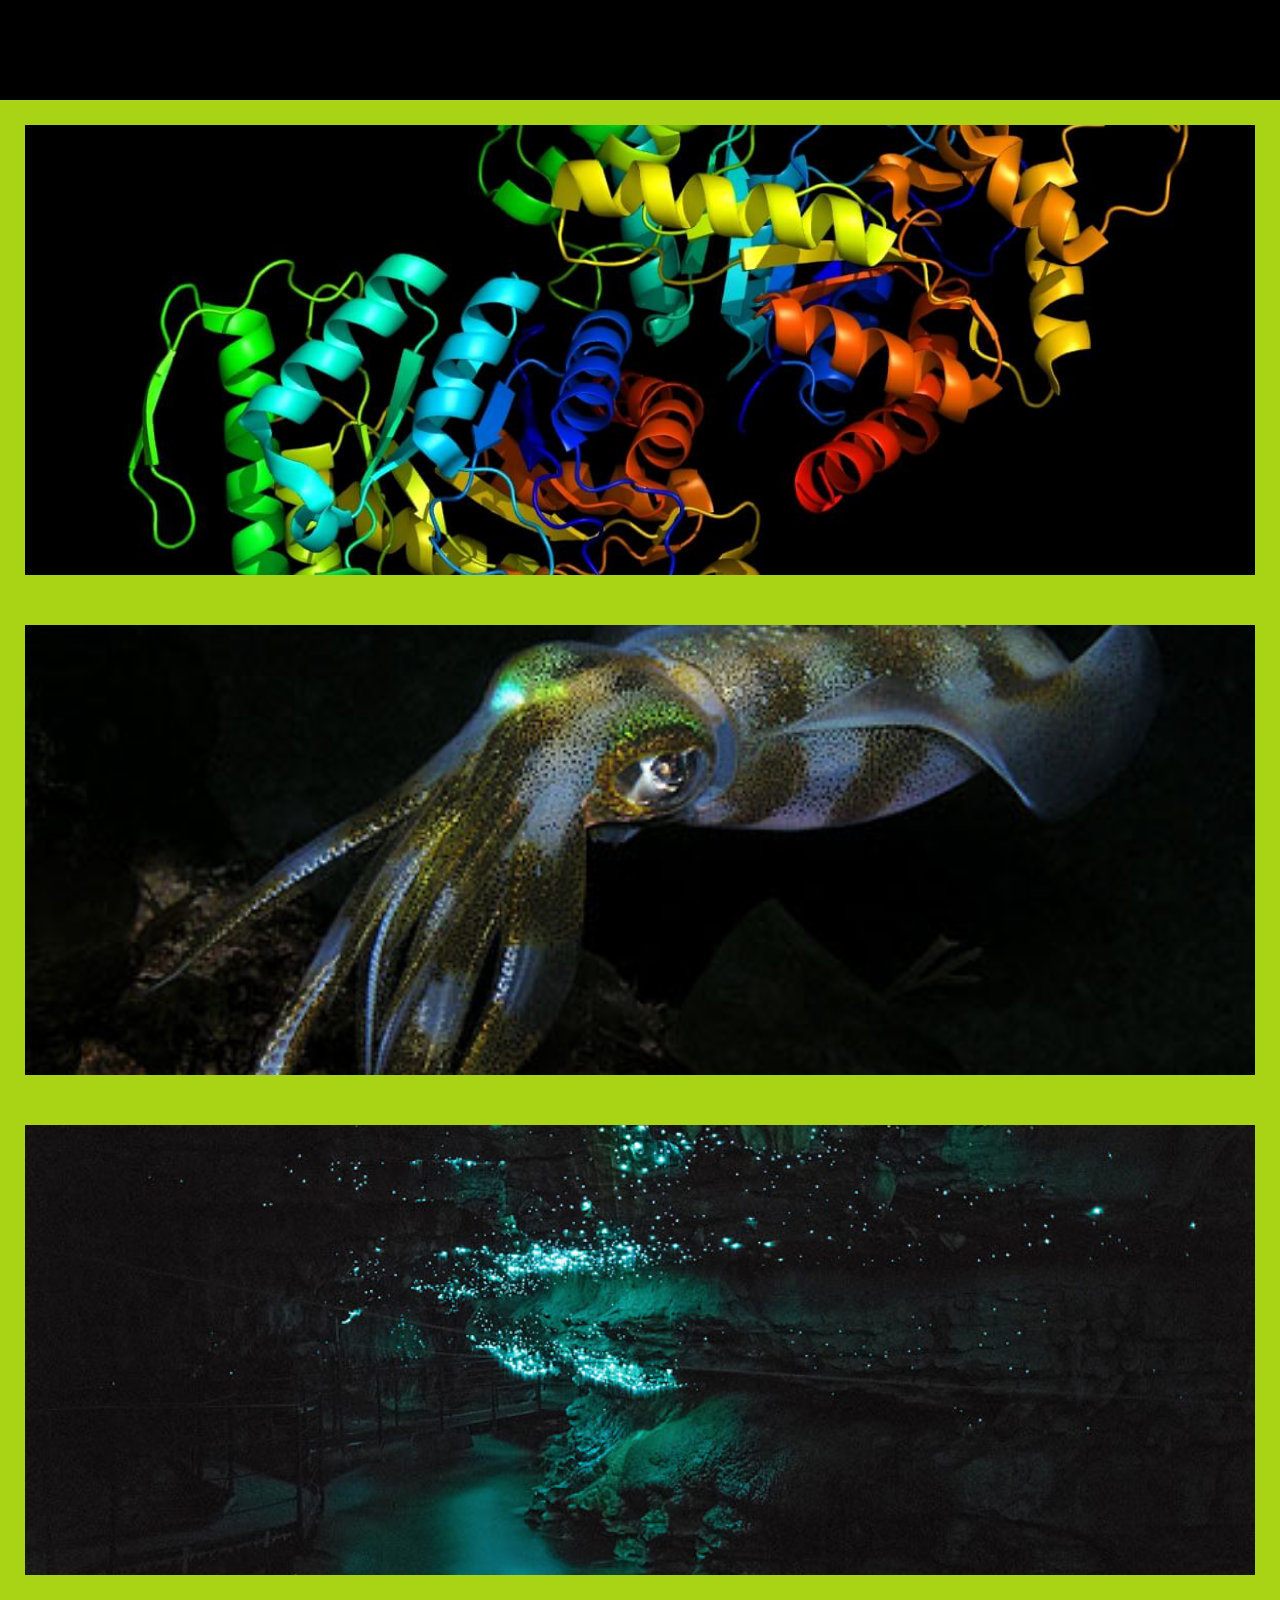
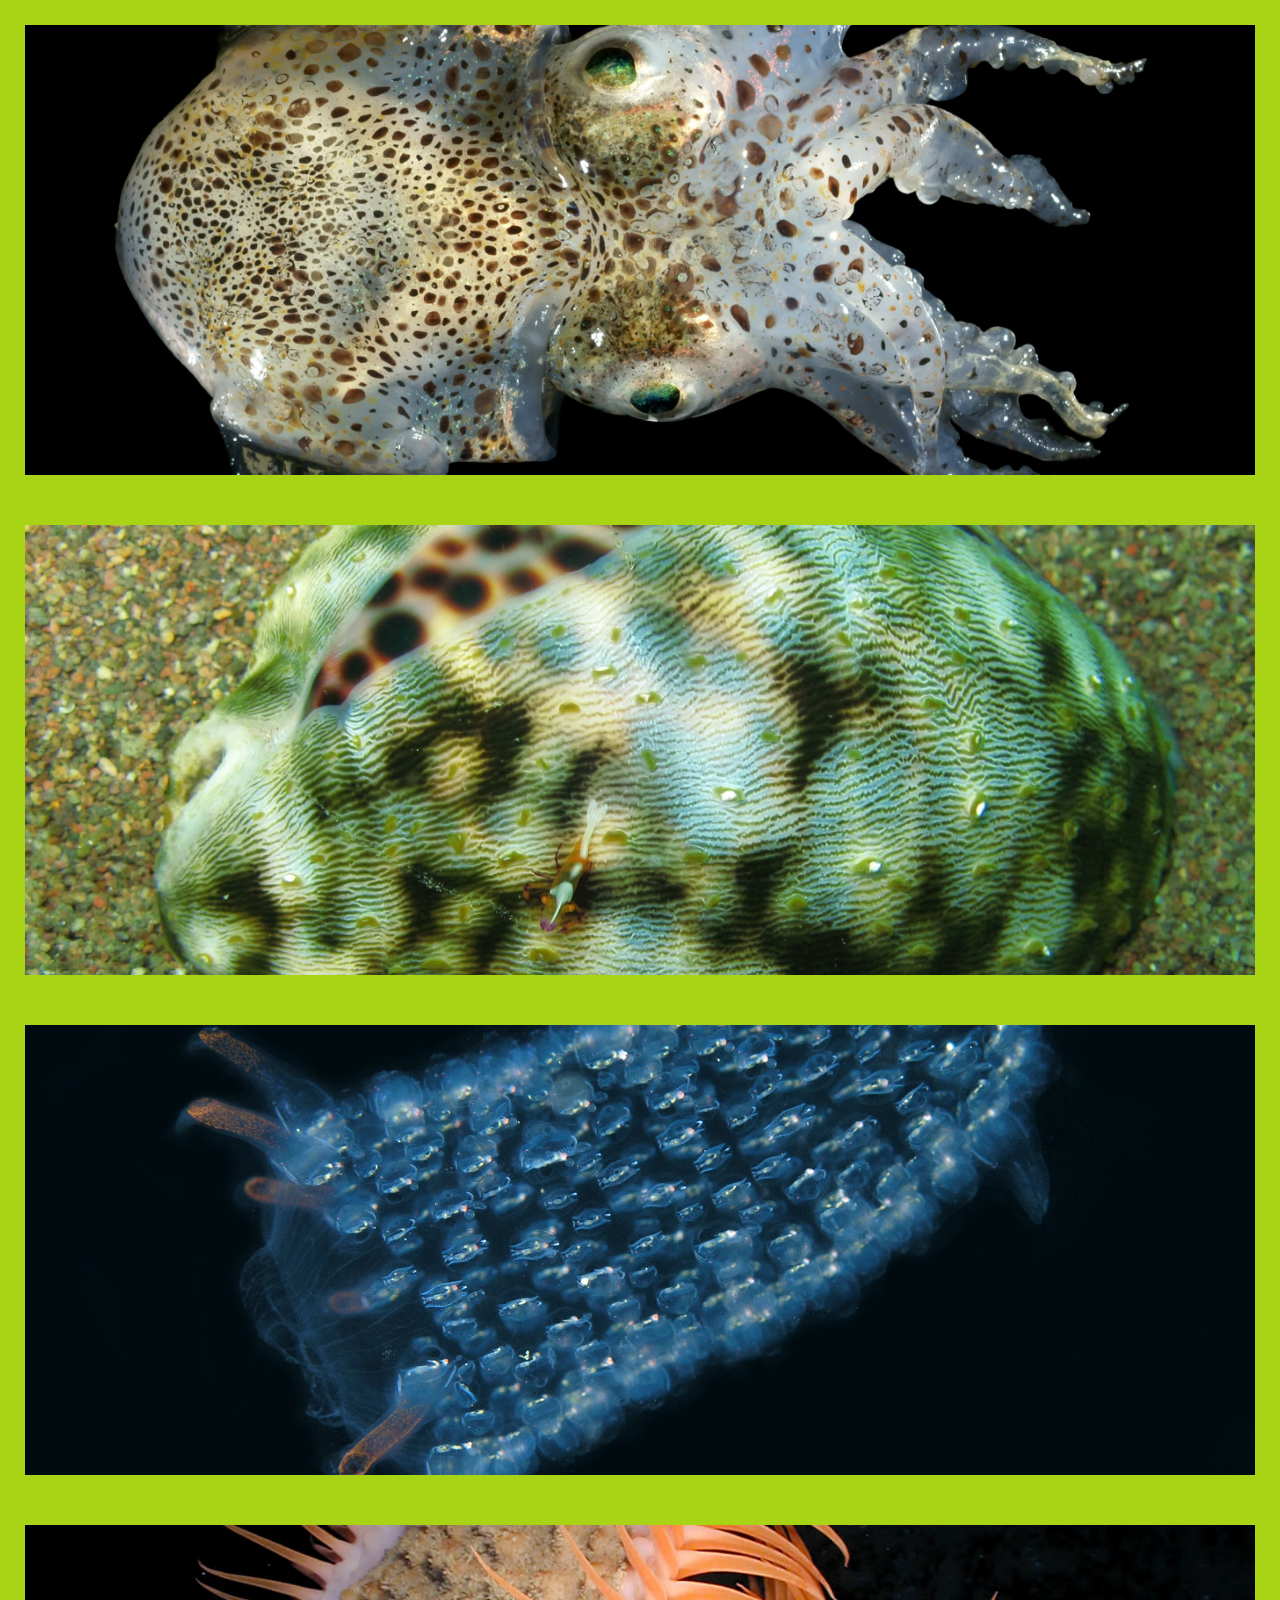
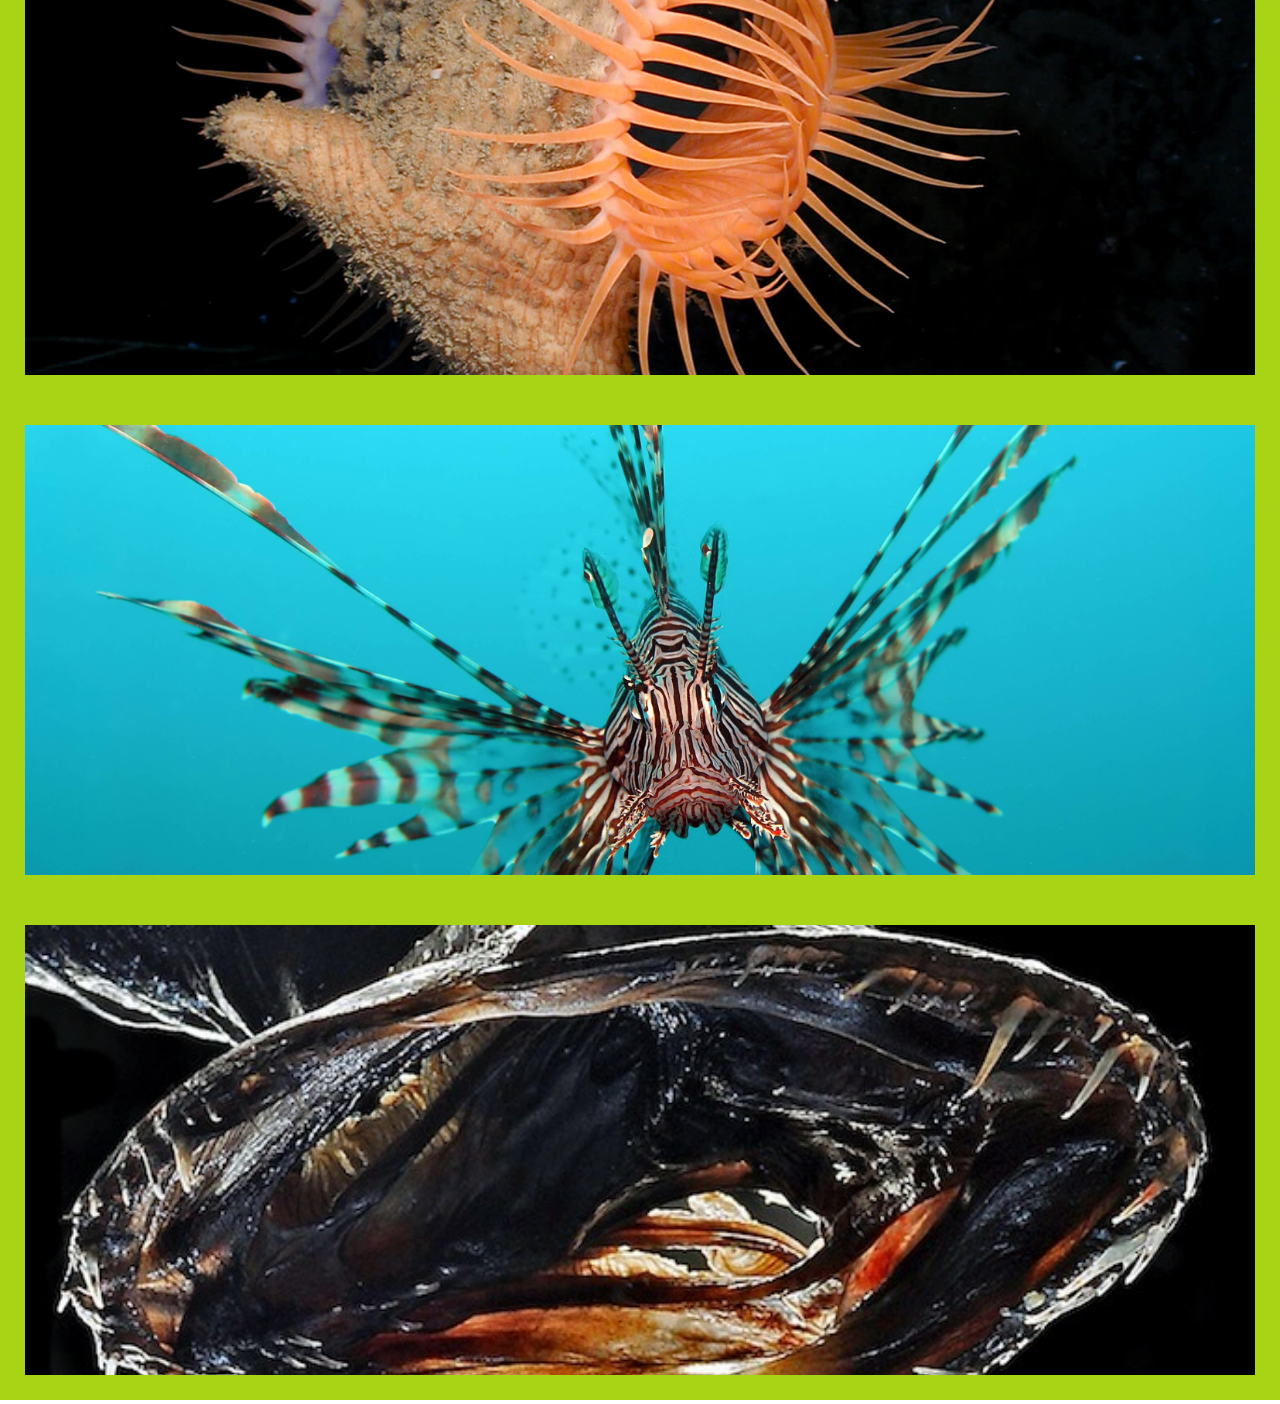
==== science.html @ 446a3a8b "message" ====
<!DOCTYPE html>
<html>
  <head>
    <meta charset="utf-8">
    <title>The Science</title>
<link href="https://fonts.googleapis.com/css?family=Montserrat+Subrayada|Oswald|Poppins" rel="stylesheet">
    <link rel="stylesheet" href="css/style.css">
  </head>
  <body>
<div class="box">

</div>
<div class="sciImage">
<img src="images/sciA.jpg" class="large" alt="AoneLuciferase_Crystal_Structure"
/>
</div>


</div>
<div class="sciImage">
<img src="images/sciB.jpg" class="large" alt="BoneWatasenia scintillans"
/>
</div>

</div>
<div class="sciImage">
<img src="images/sciC.jpg" class="large" alt="CtwoArachnocampa luminosa"
/>
</div>

</div>
<div class="sciImage">
<img src="images/sciD.jpg" class="large" alt="Dthrirddeepseasquid"
/>
</div>

</div>
<div class="sciImage">
<img src="images/sciE.jpg" class="large" alt="EfourthSeasnail andEmperor shrimp"
/>
</div>

</div>
<div class="sciImage">
<img src="images/sciF.jpg" class="large" alt="Comb Jelly"
/>
</div>

</div>
<div class="sciImage">
<img src="images/sciG.jpg" class="large" alt="GsixActinoscyphia_aurelia_1"
/>
</div>

</div>
<div class="sciImage">
<img src="images/sciGtwo.jpg" class="large" alt="Deep Sea Anglerfish"
/>
</div>

</div>
<div class="sciImage">
<img src="images/sciH.jpg" class="large" alt="HseventhPachystomias"
/>
</div>




<!-- All content above this line -->
    <script src="https://ajax.googleapis.com/ajax/libs/jquery/3.1.1/jquery.min.js"></script>
    <script src="js/script.js"></script>
    <script>
    jQuery(document).ready(function() {
      $('#header').load('header.html');
      $('#footer').load('footer.html');
    });
    </script>
  </body>
</html>
---- css/style.css ----
@import url("https://fonts.googleapis.com/css?family=Montserrat+Subrayada%7COswald%7CPoppins");
@import url("https://fonts.googleapis.com/css?family=Montserrat+Subrayada%7COswald%7CPoppins");
body {
  margin: 0px; }

.box {
  box-sizing: border-box;
  background-color: black;
  height: 100px; }

img.large {
  box-sizing: border-box;
  border: 25px solid #a9d416;
  height: 100%;
  width: 100%;
  object-fit: cover; }

.sciImage {
  height: 500px;
  color: black;
  width: 100%; }

/*# sourceMappingURL=style.css.map */
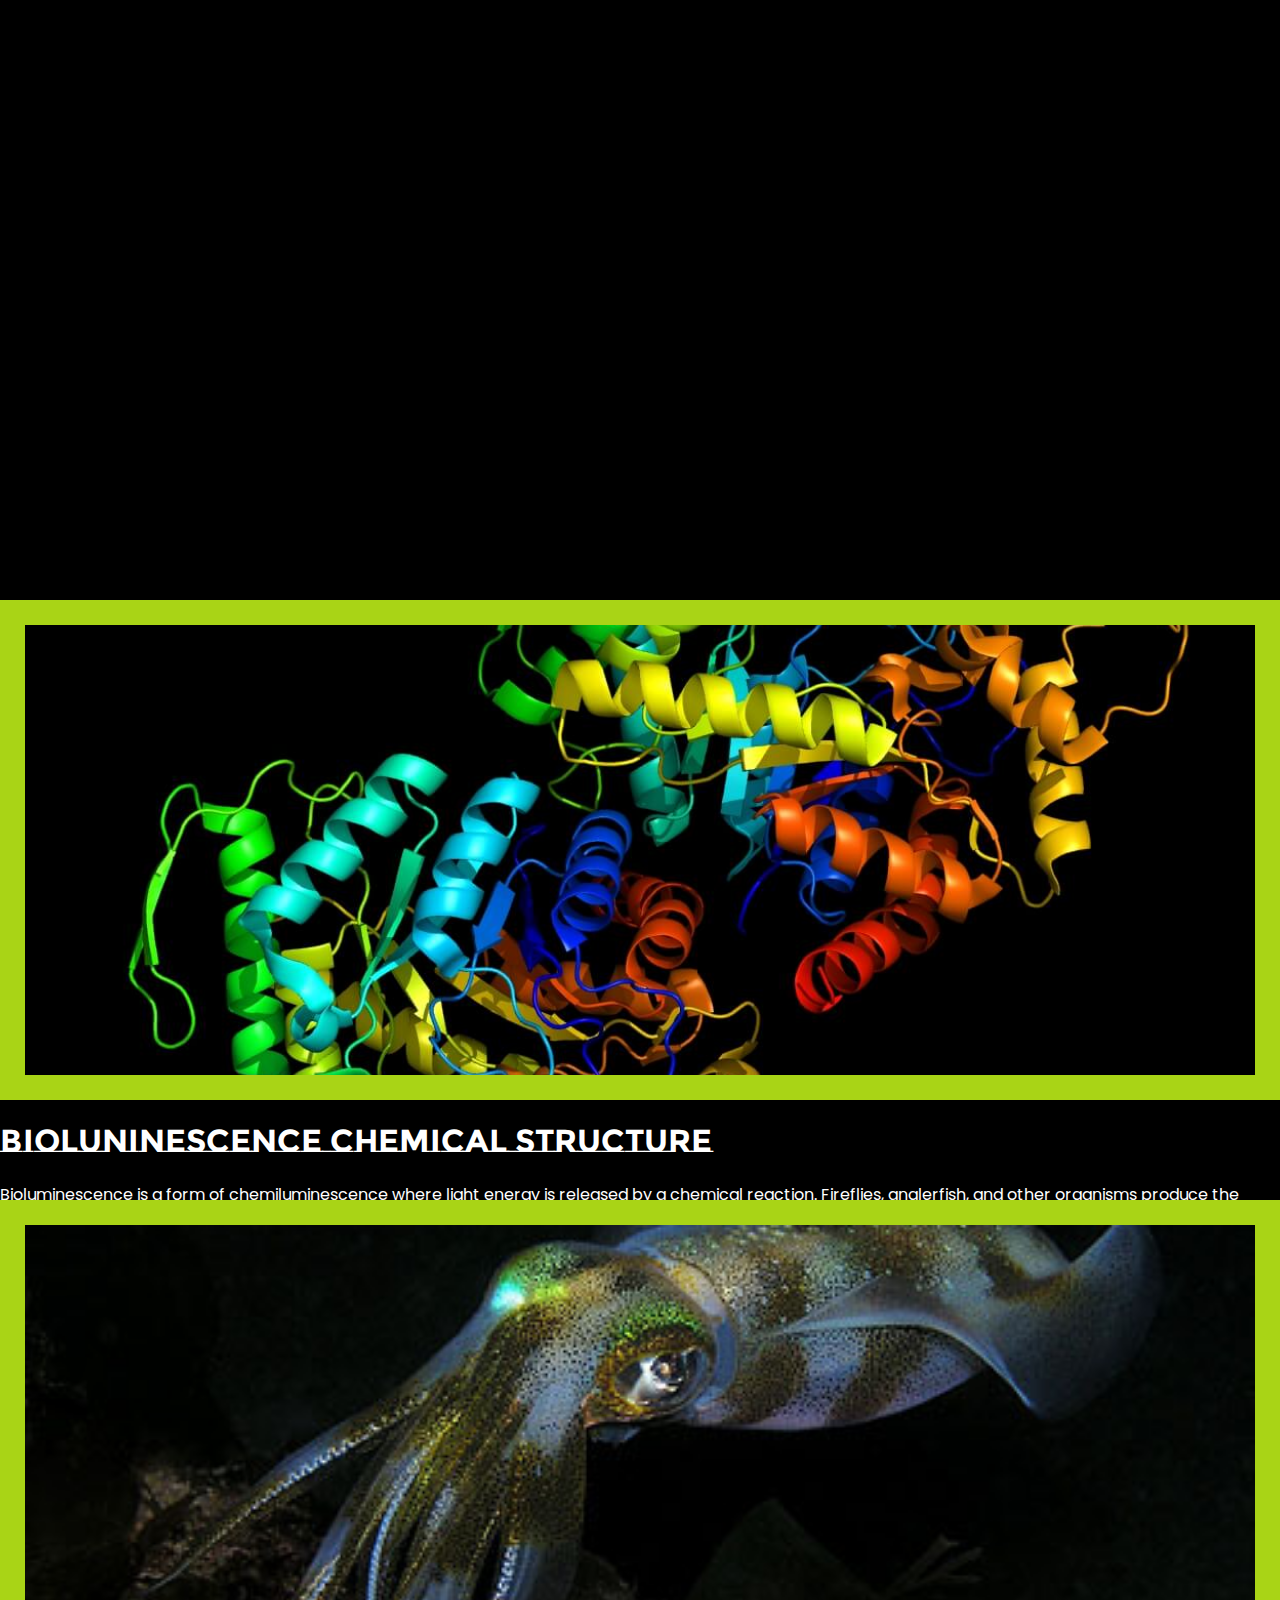
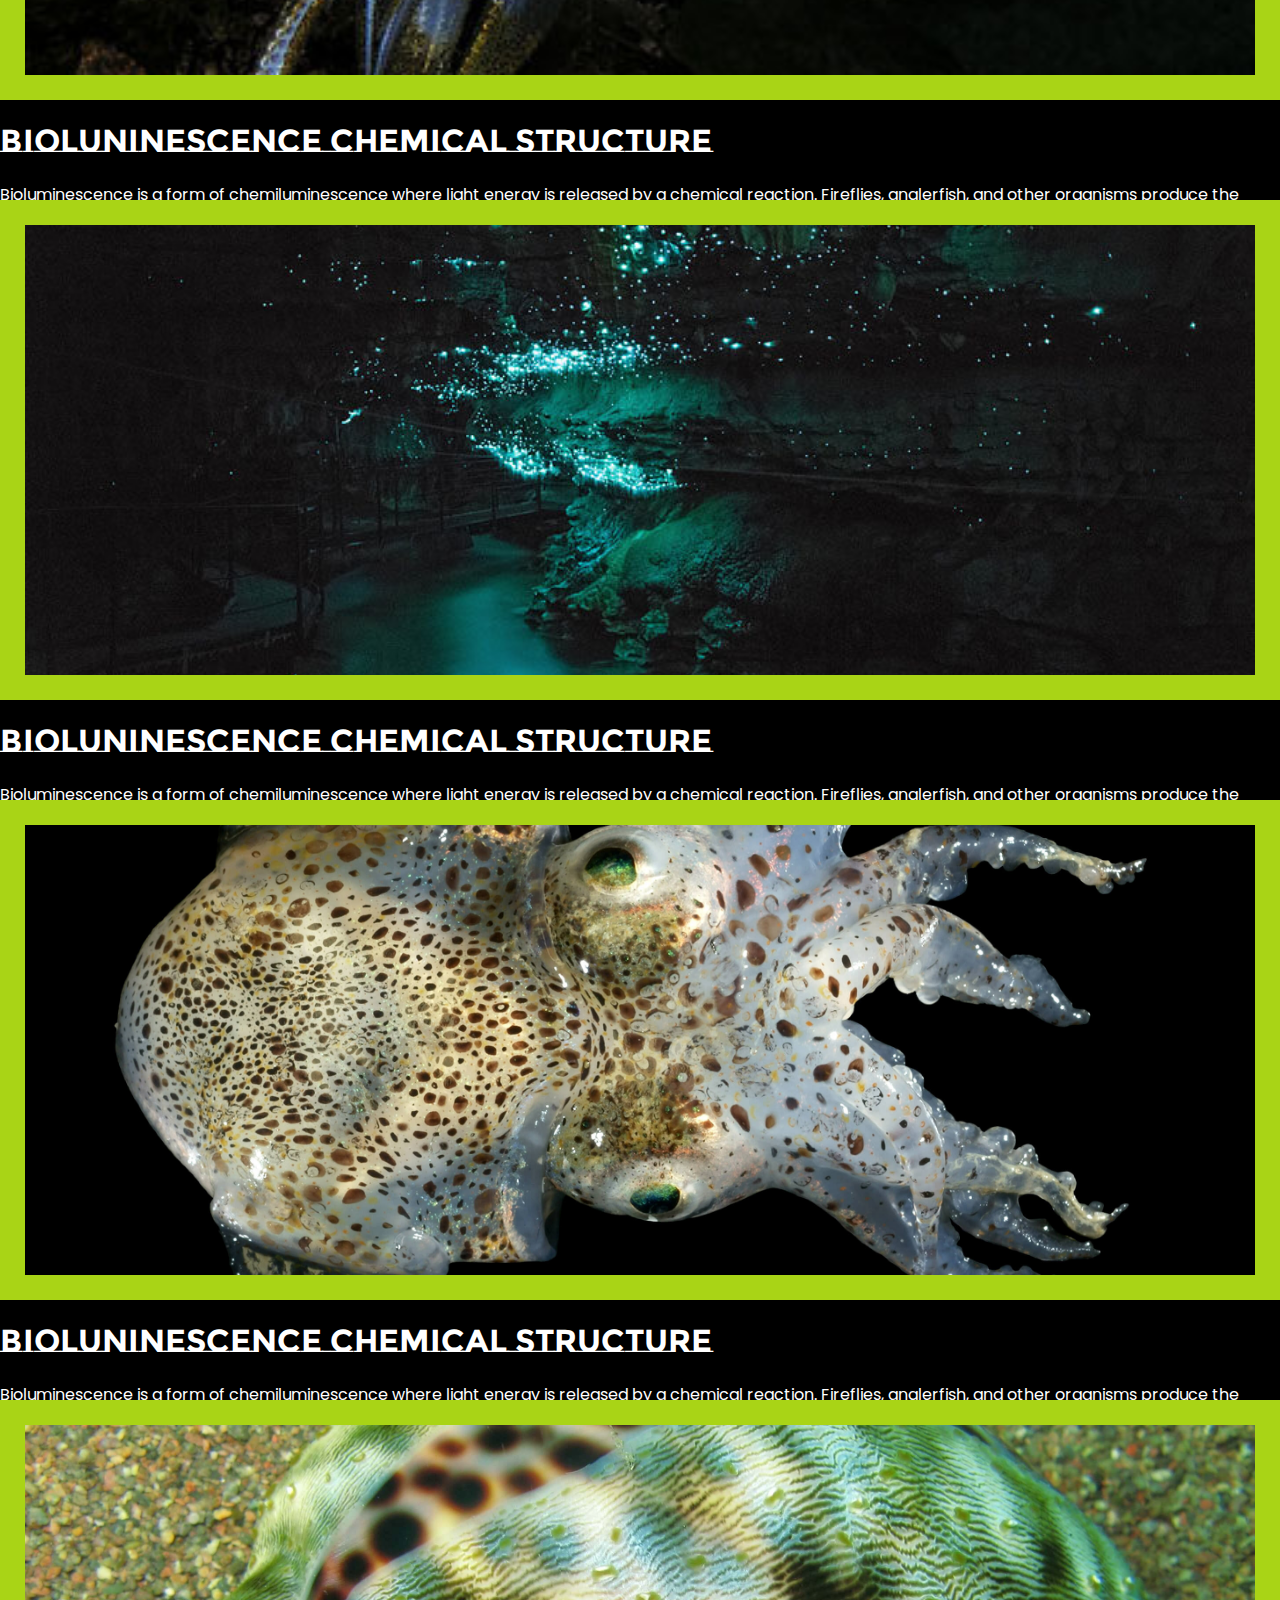
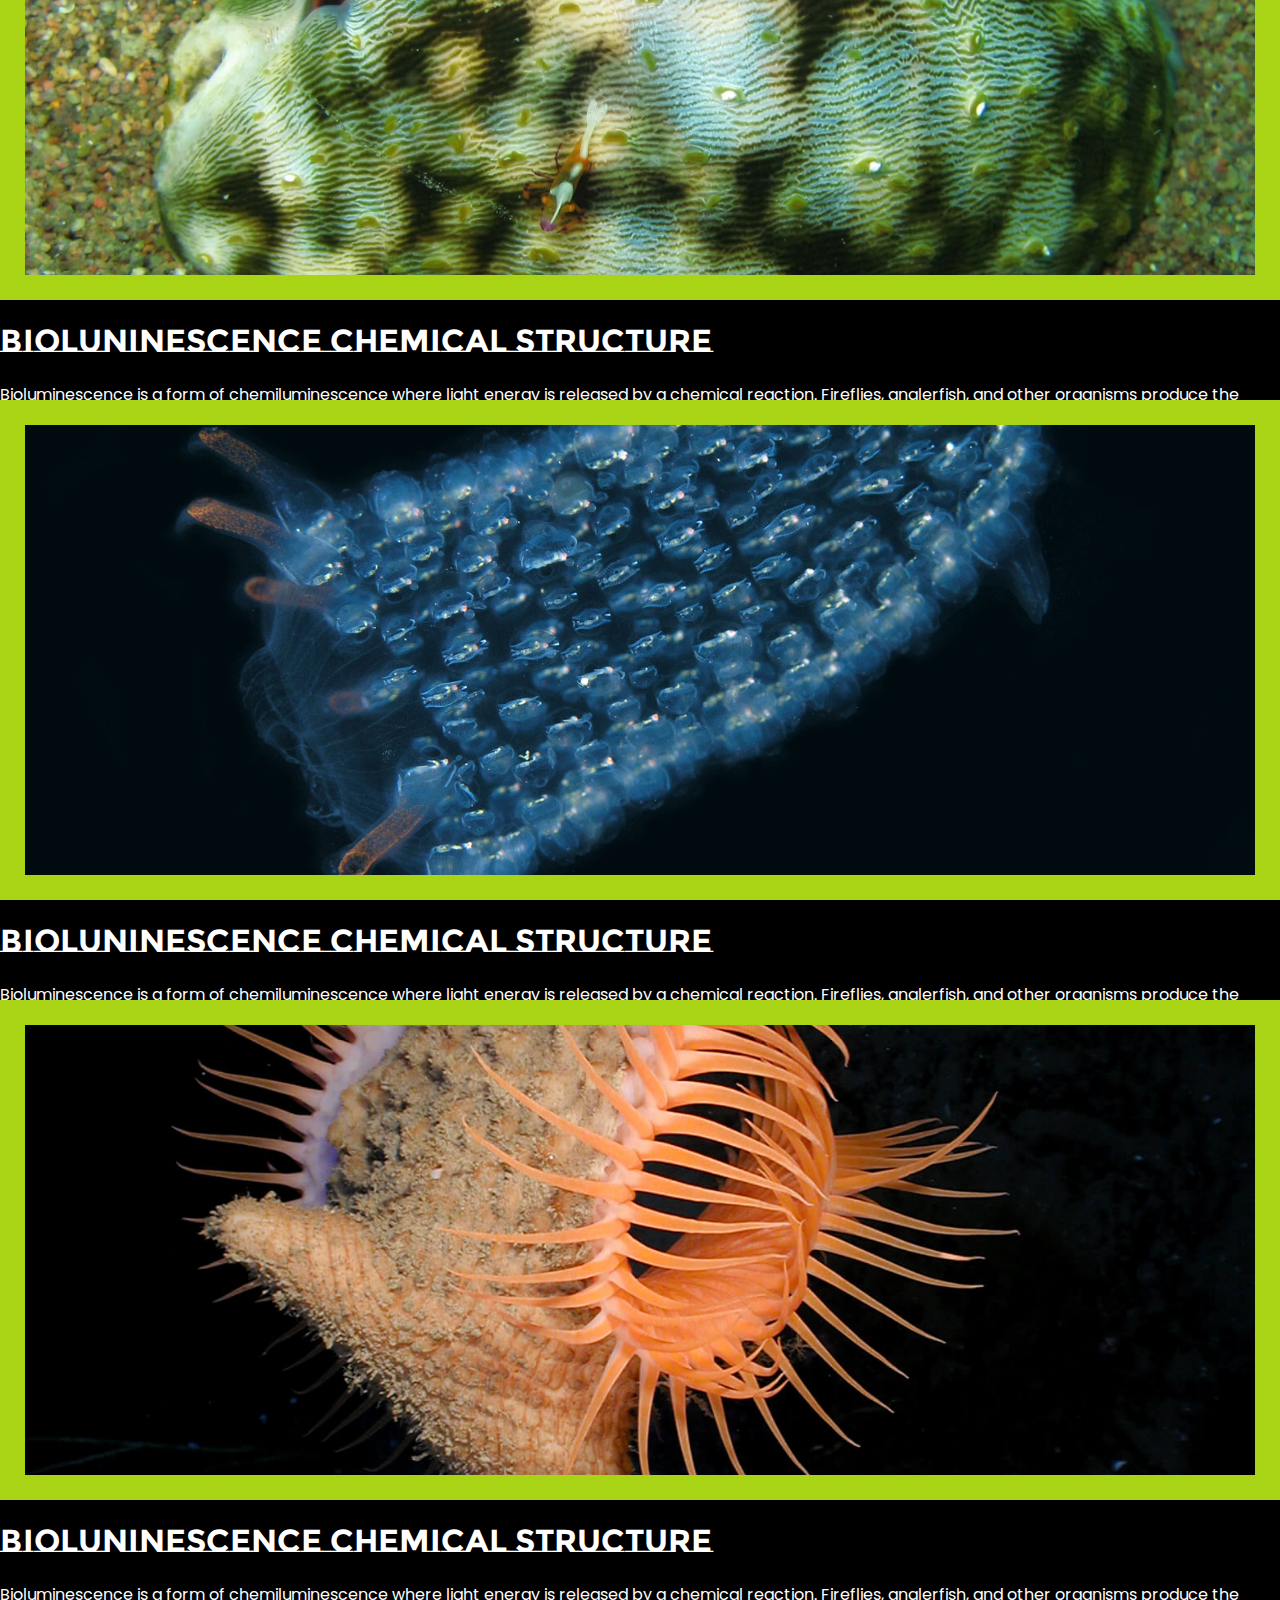
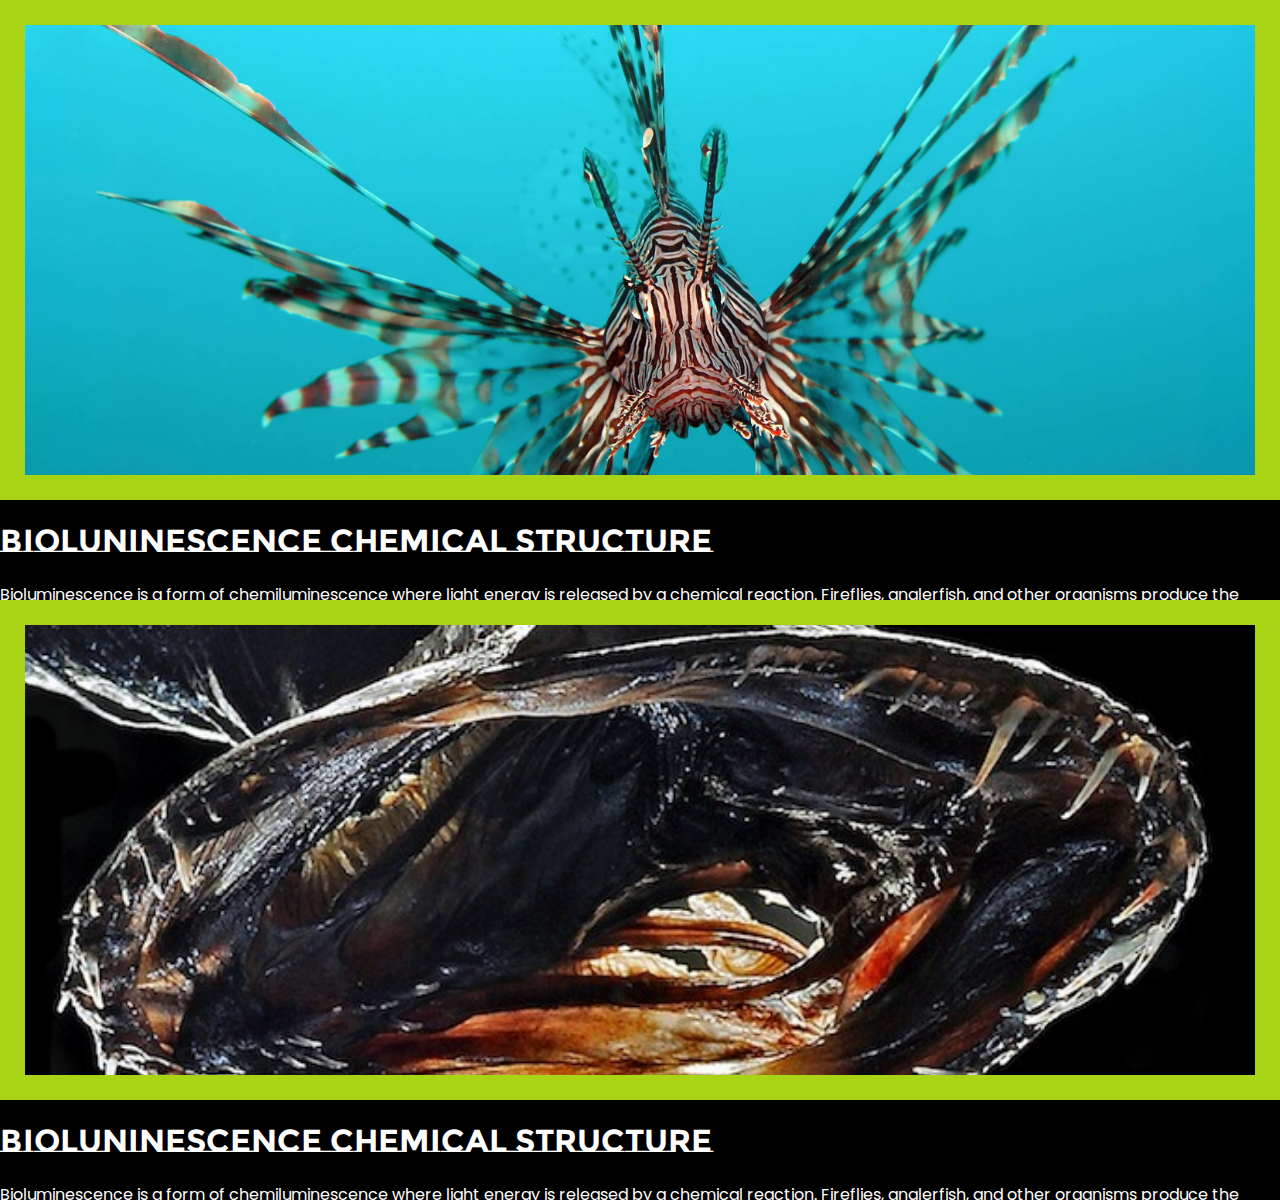
==== commit 70d22d87: "message" ====
--- a/science.html
+++ b/science.html
@@ -7,62 +7,175 @@
     <link rel="stylesheet" href="css/style.css">
   </head>
   <body>
+<div class="boxtop">
+
+</div>
+
 <div class="box">
 
-</div>
+
 <div class="sciImage">
 <img src="images/sciA.jpg" class="large" alt="AoneLuciferase_Crystal_Structure"
 />
 </div>
 
 
+<h1>BioLuninescence Chemical Structure</h1>
+<p>
+  Bioluminescence is a form of chemiluminescence where light energy is released by a chemical reaction. Fireflies, anglerfish, and other organisms produce the light-emitting pigment luciferin and the enzyme luciferase. Luciferin reacts with oxygen to create light.
+</p>
+<p>
+  Like all luciferins, it is oxidised to produce light.
+Carbon dioxide (CO2), adenosine monophosphate (AMP) and phosphate groups (PP) are released as waste products. Luciferase catalyzes the reaction, which may be mediated by cofactors such as calcium (Ca2+) or magnesium (Mg2+) ions, and for some types of luciferin (L) also the energy-carrying molecule adenosine triphosphate ADP.
+</p>
 </div>
+
+<div class ="box">
+
 <div class="sciImage">
 <img src="images/sciB.jpg" class="large" alt="BoneWatasenia scintillans"
 />
 </div>
 
+<h1>BioLuninescence Chemical Structure</h1>
+<p>
+  Bioluminescence is a form of chemiluminescence where light energy is released by a chemical reaction. Fireflies, anglerfish, and other organisms produce the light-emitting pigment luciferin and the enzyme luciferase. Luciferin reacts with oxygen to create light.
+</p>
+<p>
+  Like all luciferins, it is oxidised to produce light.
+Carbon dioxide (CO2), adenosine monophosphate (AMP) and phosphate groups (PP) are released as waste products. Luciferase catalyzes the reaction, which may be mediated by cofactors such as calcium (Ca2+) or magnesium (Mg2+) ions, and for some types of luciferin (L) also the energy-carrying molecule adenosine triphosphate ADP.
+</p>
+
 </div>
+
+<div class ="box">
 <div class="sciImage">
 <img src="images/sciC.jpg" class="large" alt="CtwoArachnocampa luminosa"
 />
 </div>
 
+<h1>BioLuninescence Chemical Structure</h1>
+<p>
+  Bioluminescence is a form of chemiluminescence where light energy is released by a chemical reaction. Fireflies, anglerfish, and other organisms produce the light-emitting pigment luciferin and the enzyme luciferase. Luciferin reacts with oxygen to create light.
+</p>
+<p>
+  Like all luciferins, it is oxidised to produce light.
+Carbon dioxide (CO2), adenosine monophosphate (AMP) and phosphate groups (PP) are released as waste products. Luciferase catalyzes the reaction, which may be mediated by cofactors such as calcium (Ca2+) or magnesium (Mg2+) ions, and for some types of luciferin (L) also the energy-carrying molecule adenosine triphosphate ADP.
+</p>
+
 </div>
+
+<div class ="box">
 <div class="sciImage">
 <img src="images/sciD.jpg" class="large" alt="Dthrirddeepseasquid"
 />
 </div>
 
+<h1>BioLuninescence Chemical Structure</h1>
+<p>
+  Bioluminescence is a form of chemiluminescence where light energy is released by a chemical reaction. Fireflies, anglerfish, and other organisms produce the light-emitting pigment luciferin and the enzyme luciferase. Luciferin reacts with oxygen to create light.
+</p>
+<p>
+  Like all luciferins, it is oxidised to produce light.
+Carbon dioxide (CO2), adenosine monophosphate (AMP) and phosphate groups (PP) are released as waste products. Luciferase catalyzes the reaction, which may be mediated by cofactors such as calcium (Ca2+) or magnesium (Mg2+) ions, and for some types of luciferin (L) also the energy-carrying molecule adenosine triphosphate ADP.
+</p>
+
+
 </div>
+
+<div class ="box">
 <div class="sciImage">
 <img src="images/sciE.jpg" class="large" alt="EfourthSeasnail andEmperor shrimp"
 />
 </div>
 
+<h1>BioLuninescence Chemical Structure</h1>
+<p>
+  Bioluminescence is a form of chemiluminescence where light energy is released by a chemical reaction. Fireflies, anglerfish, and other organisms produce the light-emitting pigment luciferin and the enzyme luciferase. Luciferin reacts with oxygen to create light.
+</p>
+<p>
+  Like all luciferins, it is oxidised to produce light.
+Carbon dioxide (CO2), adenosine monophosphate (AMP) and phosphate groups (PP) are released as waste products. Luciferase catalyzes the reaction, which may be mediated by cofactors such as calcium (Ca2+) or magnesium (Mg2+) ions, and for some types of luciferin (L) also the energy-carrying molecule adenosine triphosphate ADP.
+</p>
+
 </div>
+
+
+<div class ="box">
 <div class="sciImage">
 <img src="images/sciF.jpg" class="large" alt="Comb Jelly"
 />
 </div>
+<h1>BioLuninescence Chemical Structure</h1>
+<p>
+  Bioluminescence is a form of chemiluminescence where light energy is released by a chemical reaction. Fireflies, anglerfish, and other organisms produce the light-emitting pigment luciferin and the enzyme luciferase. Luciferin reacts with oxygen to create light.
+</p>
+<p>
+  Like all luciferins, it is oxidised to produce light.
+Carbon dioxide (CO2), adenosine monophosphate (AMP) and phosphate groups (PP) are released as waste products. Luciferase catalyzes the reaction, which may be mediated by cofactors such as calcium (Ca2+) or magnesium (Mg2+) ions, and for some types of luciferin (L) also the energy-carrying molecule adenosine triphosphate ADP.
+</p>
 
 </div>
+
+
+<div class ="box">
 <div class="sciImage">
 <img src="images/sciG.jpg" class="large" alt="GsixActinoscyphia_aurelia_1"
 />
 </div>
 
+
+<h1>BioLuninescence Chemical Structure</h1>
+<p>
+  Bioluminescence is a form of chemiluminescence where light energy is released by a chemical reaction. Fireflies, anglerfish, and other organisms produce the light-emitting pigment luciferin and the enzyme luciferase. Luciferin reacts with oxygen to create light.
+</p>
+<p>
+  Like all luciferins, it is oxidised to produce light.
+Carbon dioxide (CO2), adenosine monophosphate (AMP) and phosphate groups (PP) are released as waste products. Luciferase catalyzes the reaction, which may be mediated by cofactors such as calcium (Ca2+) or magnesium (Mg2+) ions, and for some types of luciferin (L) also the energy-carrying molecule adenosine triphosphate ADP.
+</p>
+
+
 </div>
+
+
+
+<div class ="box">
 <div class="sciImage">
 <img src="images/sciGtwo.jpg" class="large" alt="Deep Sea Anglerfish"
 />
 </div>
+<h1>BioLuninescence Chemical Structure</h1>
+<p>
+  Bioluminescence is a form of chemiluminescence where light energy is released by a chemical reaction. Fireflies, anglerfish, and other organisms produce the light-emitting pigment luciferin and the enzyme luciferase. Luciferin reacts with oxygen to create light.
+</p>
+<p>
+  Like all luciferins, it is oxidised to produce light.
+Carbon dioxide (CO2), adenosine monophosphate (AMP) and phosphate groups (PP) are released as waste products. Luciferase catalyzes the reaction, which may be mediated by cofactors such as calcium (Ca2+) or magnesium (Mg2+) ions, and for some types of luciferin (L) also the energy-carrying molecule adenosine triphosphate ADP.
+</p>
+
 
 </div>
+
+
+<div class ="box">
+
 <div class="sciImage">
 <img src="images/sciH.jpg" class="large" alt="HseventhPachystomias"
 />
 </div>
+
+
+<h1>BioLuninescence Chemical Structure</h1>
+<p>
+  Bioluminescence is a form of chemiluminescence where light energy is released by a chemical reaction. Fireflies, anglerfish, and other organisms produce the light-emitting pigment luciferin and the enzyme luciferase. Luciferin reacts with oxygen to create light.
+</p>
+<p>
+  Like all luciferins, it is oxidised to produce light.
+Carbon dioxide (CO2), adenosine monophosphate (AMP) and phosphate groups (PP) are released as waste products. Luciferase catalyzes the reaction, which may be mediated by cofactors such as calcium (Ca2+) or magnesium (Mg2+) ions, and for some types of luciferin (L) also the energy-carrying molecule adenosine triphosphate ADP.
+</p>
+
+</div>
+
 
 
 
--- a/css/style.css
+++ b/css/style.css
@@ -1,12 +1,35 @@
 @import url("https://fonts.googleapis.com/css?family=Montserrat+Subrayada%7COswald%7CPoppins");
 @import url("https://fonts.googleapis.com/css?family=Montserrat+Subrayada%7COswald%7CPoppins");
+H1 {
+  font-family: 'Montserrat Subrayada', sans-serif;
+  color: white;
+  font-size: 60 px; }
+
+H2 {
+  font-family: 'Oswald', sans-serif;
+  color: white;
+  text-transform: uppercase;
+  font-size: 40 px; }
+
+p {
+  font-family: 'Poppins', sans-serif;
+  color: white;
+  font-size: 18 px; }
+
 body {
   margin: 0px; }
 
 .box {
   box-sizing: border-box;
   background-color: black;
-  height: 100px; }
+  height: 600px;
+  overflow: hidden; }
+
+.boxtop {
+  box-sizing: border-box;
+  background-color: black;
+  height: 600px;
+  overflow: hidden; }
 
 img.large {
   box-sizing: border-box;
@@ -20,4 +43,14 @@
   color: black;
   width: 100%; }
 
+h1 {
+  color: #ffffff;
+  background-color: black; }
+
+h2 {
+  background-color: black; }
+
+p {
+  background-color: black; }
+
 /*# sourceMappingURL=style.css.map */
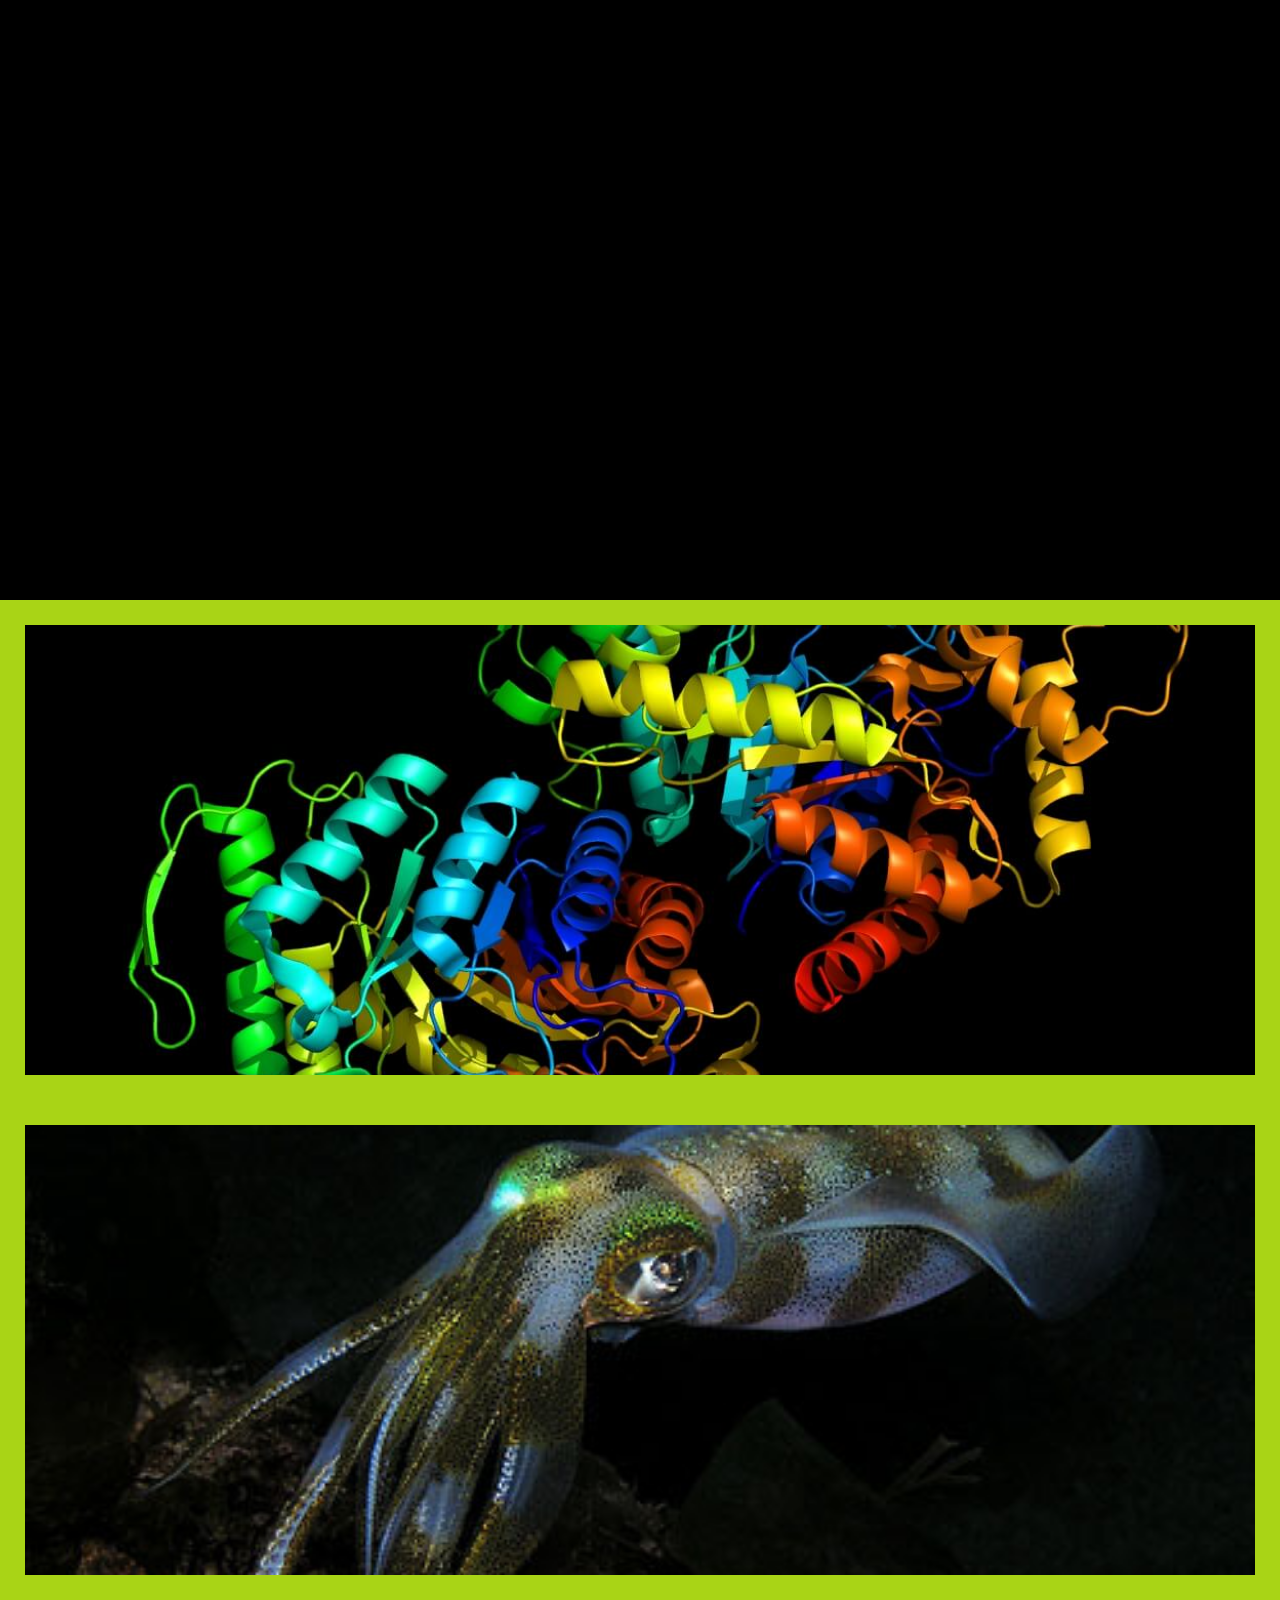
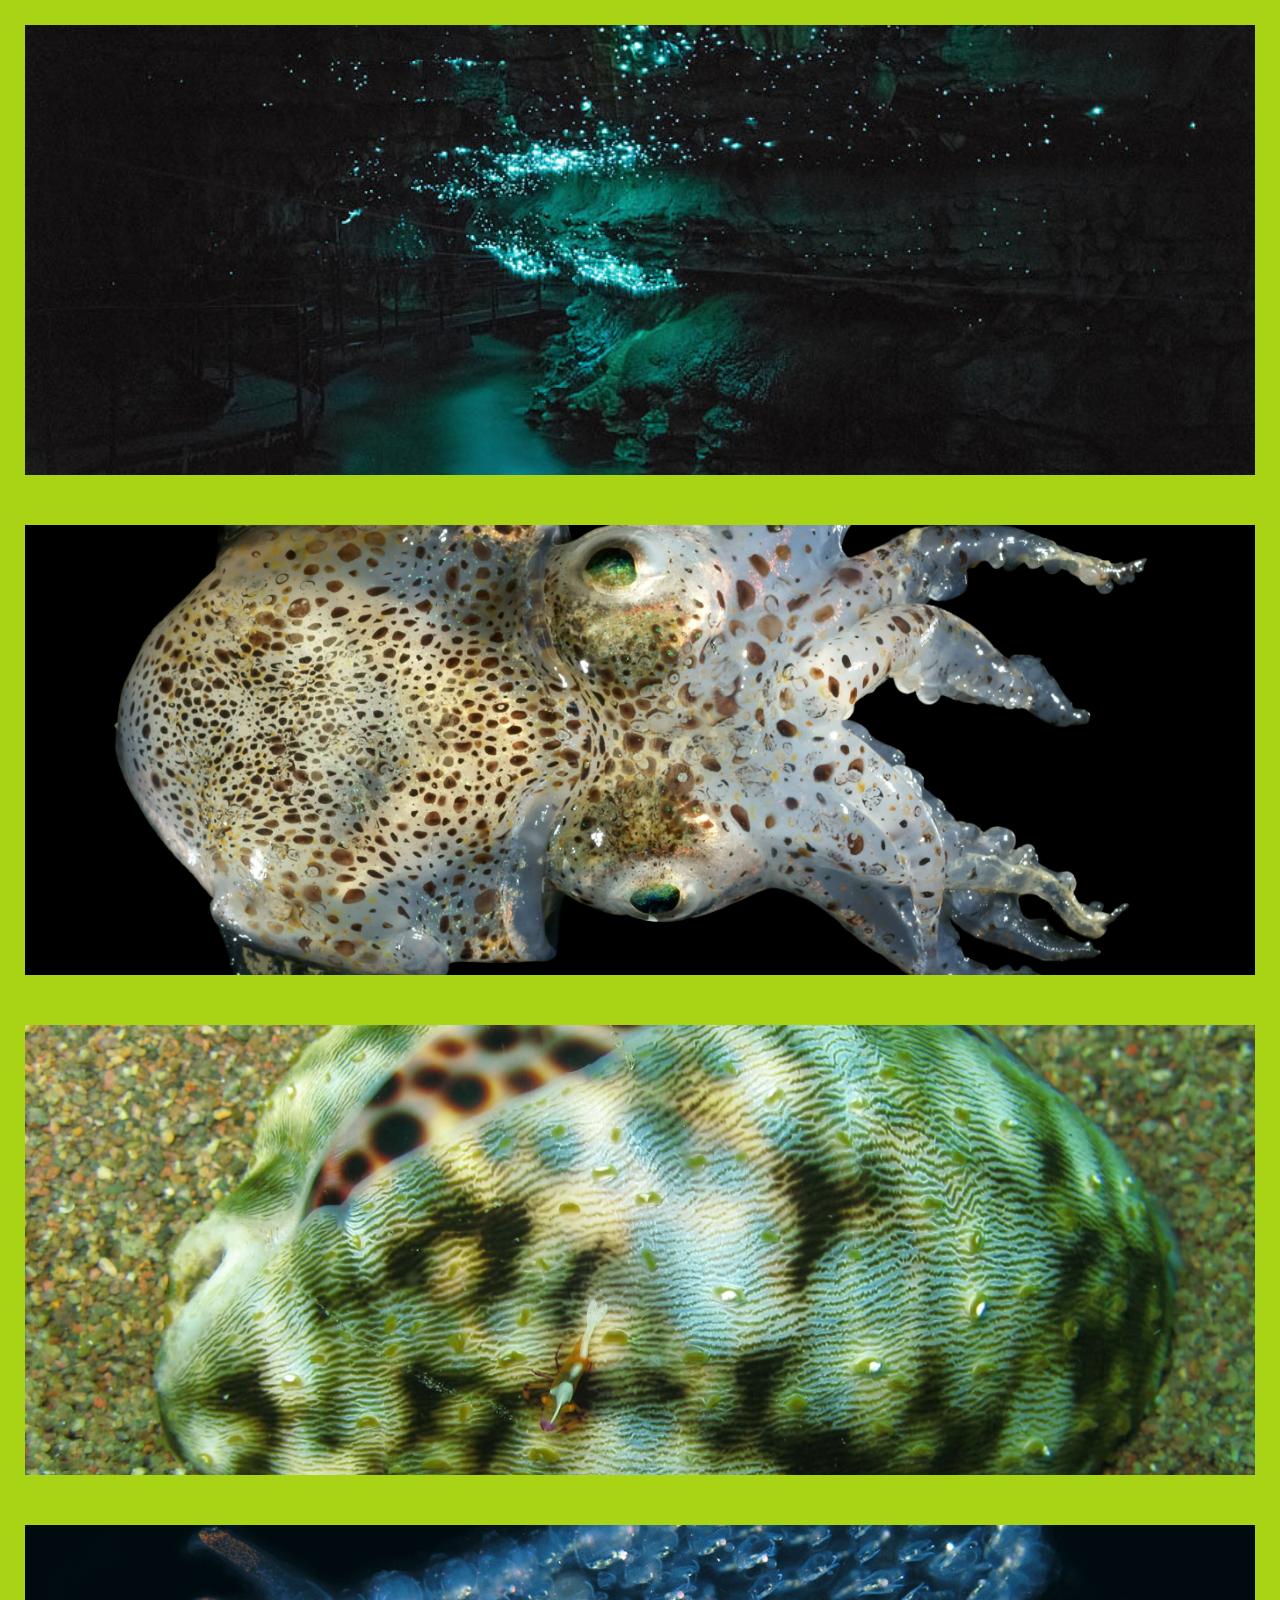
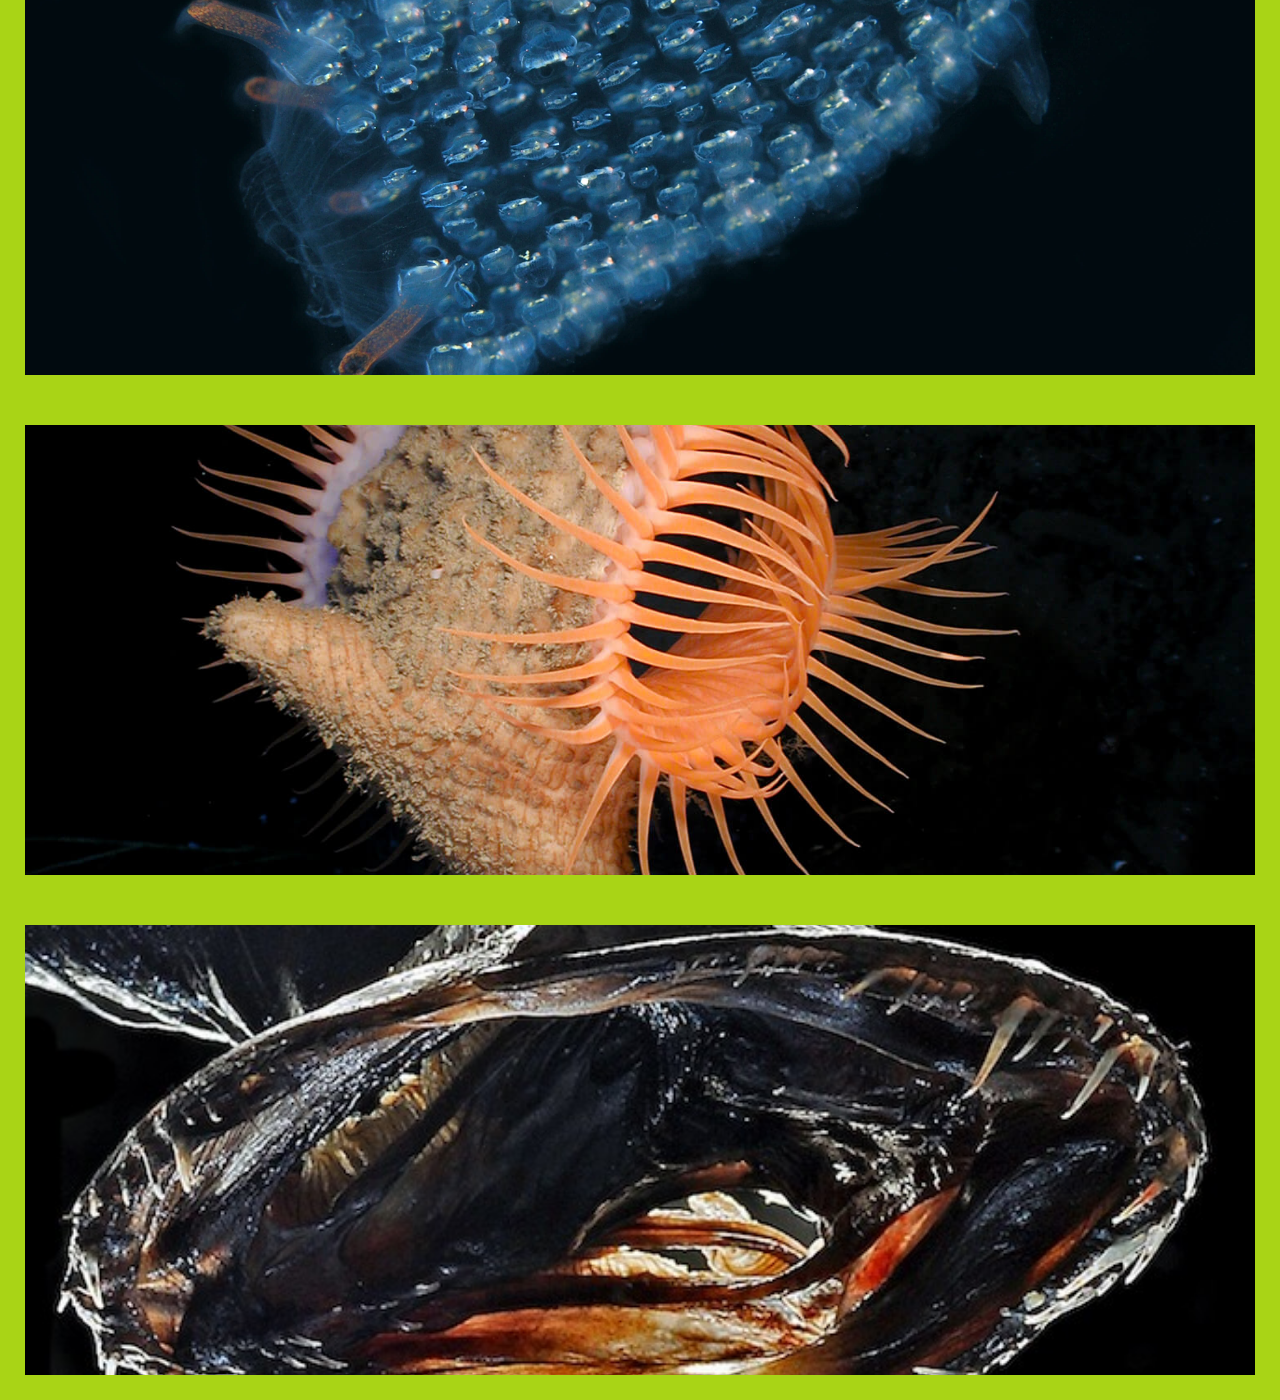
==== commit cdf96779: "message" ====
--- a/science.html
+++ b/science.html
@@ -8,173 +8,230 @@
   </head>
   <body>
 <div class="boxtop">
-
-</div>
-
-<div class="box">
-
-
-<div class="sciImage">
-<img src="images/sciA.jpg" class="large" alt="AoneLuciferase_Crystal_Structure"
-/>
-</div>
-
-
-<h1>BioLuninescence Chemical Structure</h1>
-<p>
-  Bioluminescence is a form of chemiluminescence where light energy is released by a chemical reaction. Fireflies, anglerfish, and other organisms produce the light-emitting pigment luciferin and the enzyme luciferase. Luciferin reacts with oxygen to create light.
-</p>
-<p>
-  Like all luciferins, it is oxidised to produce light.
-Carbon dioxide (CO2), adenosine monophosphate (AMP) and phosphate groups (PP) are released as waste products. Luciferase catalyzes the reaction, which may be mediated by cofactors such as calcium (Ca2+) or magnesium (Mg2+) ions, and for some types of luciferin (L) also the energy-carrying molecule adenosine triphosphate ADP.
-</p>
-</div>
-
-<div class ="box">
-
-<div class="sciImage">
-<img src="images/sciB.jpg" class="large" alt="BoneWatasenia scintillans"
-/>
-</div>
-
-<h1>BioLuninescence Chemical Structure</h1>
-<p>
-  Bioluminescence is a form of chemiluminescence where light energy is released by a chemical reaction. Fireflies, anglerfish, and other organisms produce the light-emitting pigment luciferin and the enzyme luciferase. Luciferin reacts with oxygen to create light.
-</p>
-<p>
-  Like all luciferins, it is oxidised to produce light.
-Carbon dioxide (CO2), adenosine monophosphate (AMP) and phosphate groups (PP) are released as waste products. Luciferase catalyzes the reaction, which may be mediated by cofactors such as calcium (Ca2+) or magnesium (Mg2+) ions, and for some types of luciferin (L) also the energy-carrying molecule adenosine triphosphate ADP.
-</p>
-
-</div>
-
-<div class ="box">
-<div class="sciImage">
-<img src="images/sciC.jpg" class="large" alt="CtwoArachnocampa luminosa"
-/>
-</div>
-
-<h1>BioLuninescence Chemical Structure</h1>
-<p>
-  Bioluminescence is a form of chemiluminescence where light energy is released by a chemical reaction. Fireflies, anglerfish, and other organisms produce the light-emitting pigment luciferin and the enzyme luciferase. Luciferin reacts with oxygen to create light.
-</p>
-<p>
-  Like all luciferins, it is oxidised to produce light.
-Carbon dioxide (CO2), adenosine monophosphate (AMP) and phosphate groups (PP) are released as waste products. Luciferase catalyzes the reaction, which may be mediated by cofactors such as calcium (Ca2+) or magnesium (Mg2+) ions, and for some types of luciferin (L) also the energy-carrying molecule adenosine triphosphate ADP.
-</p>
-
-</div>
-
-<div class ="box">
-<div class="sciImage">
-<img src="images/sciD.jpg" class="large" alt="Dthrirddeepseasquid"
-/>
-</div>
-
-<h1>BioLuninescence Chemical Structure</h1>
-<p>
-  Bioluminescence is a form of chemiluminescence where light energy is released by a chemical reaction. Fireflies, anglerfish, and other organisms produce the light-emitting pigment luciferin and the enzyme luciferase. Luciferin reacts with oxygen to create light.
-</p>
-<p>
-  Like all luciferins, it is oxidised to produce light.
-Carbon dioxide (CO2), adenosine monophosphate (AMP) and phosphate groups (PP) are released as waste products. Luciferase catalyzes the reaction, which may be mediated by cofactors such as calcium (Ca2+) or magnesium (Mg2+) ions, and for some types of luciferin (L) also the energy-carrying molecule adenosine triphosphate ADP.
-</p>
-
-
-</div>
-
-<div class ="box">
-<div class="sciImage">
-<img src="images/sciE.jpg" class="large" alt="EfourthSeasnail andEmperor shrimp"
-/>
-</div>
-
-<h1>BioLuninescence Chemical Structure</h1>
-<p>
-  Bioluminescence is a form of chemiluminescence where light energy is released by a chemical reaction. Fireflies, anglerfish, and other organisms produce the light-emitting pigment luciferin and the enzyme luciferase. Luciferin reacts with oxygen to create light.
-</p>
-<p>
-  Like all luciferins, it is oxidised to produce light.
-Carbon dioxide (CO2), adenosine monophosphate (AMP) and phosphate groups (PP) are released as waste products. Luciferase catalyzes the reaction, which may be mediated by cofactors such as calcium (Ca2+) or magnesium (Mg2+) ions, and for some types of luciferin (L) also the energy-carrying molecule adenosine triphosphate ADP.
-</p>
-
-</div>
-
-
-<div class ="box">
-<div class="sciImage">
-<img src="images/sciF.jpg" class="large" alt="Comb Jelly"
-/>
-</div>
-<h1>BioLuninescence Chemical Structure</h1>
-<p>
-  Bioluminescence is a form of chemiluminescence where light energy is released by a chemical reaction. Fireflies, anglerfish, and other organisms produce the light-emitting pigment luciferin and the enzyme luciferase. Luciferin reacts with oxygen to create light.
-</p>
-<p>
-  Like all luciferins, it is oxidised to produce light.
-Carbon dioxide (CO2), adenosine monophosphate (AMP) and phosphate groups (PP) are released as waste products. Luciferase catalyzes the reaction, which may be mediated by cofactors such as calcium (Ca2+) or magnesium (Mg2+) ions, and for some types of luciferin (L) also the energy-carrying molecule adenosine triphosphate ADP.
-</p>
-
-</div>
-
-
-<div class ="box">
-<div class="sciImage">
-<img src="images/sciG.jpg" class="large" alt="GsixActinoscyphia_aurelia_1"
-/>
-</div>
-
-
-<h1>BioLuninescence Chemical Structure</h1>
-<p>
-  Bioluminescence is a form of chemiluminescence where light energy is released by a chemical reaction. Fireflies, anglerfish, and other organisms produce the light-emitting pigment luciferin and the enzyme luciferase. Luciferin reacts with oxygen to create light.
-</p>
-<p>
-  Like all luciferins, it is oxidised to produce light.
-Carbon dioxide (CO2), adenosine monophosphate (AMP) and phosphate groups (PP) are released as waste products. Luciferase catalyzes the reaction, which may be mediated by cofactors such as calcium (Ca2+) or magnesium (Mg2+) ions, and for some types of luciferin (L) also the energy-carrying molecule adenosine triphosphate ADP.
-</p>
-
-
-</div>
-
-
-
-<div class ="box">
-<div class="sciImage">
-<img src="images/sciGtwo.jpg" class="large" alt="Deep Sea Anglerfish"
-/>
-</div>
-<h1>BioLuninescence Chemical Structure</h1>
-<p>
-  Bioluminescence is a form of chemiluminescence where light energy is released by a chemical reaction. Fireflies, anglerfish, and other organisms produce the light-emitting pigment luciferin and the enzyme luciferase. Luciferin reacts with oxygen to create light.
-</p>
-<p>
-  Like all luciferins, it is oxidised to produce light.
-Carbon dioxide (CO2), adenosine monophosphate (AMP) and phosphate groups (PP) are released as waste products. Luciferase catalyzes the reaction, which may be mediated by cofactors such as calcium (Ca2+) or magnesium (Mg2+) ions, and for some types of luciferin (L) also the energy-carrying molecule adenosine triphosphate ADP.
-</p>
-
-
-</div>
-
-
-<div class ="box">
-
-<div class="sciImage">
-<img src="images/sciH.jpg" class="large" alt="HseventhPachystomias"
-/>
-</div>
-
-
-<h1>BioLuninescence Chemical Structure</h1>
-<p>
-  Bioluminescence is a form of chemiluminescence where light energy is released by a chemical reaction. Fireflies, anglerfish, and other organisms produce the light-emitting pigment luciferin and the enzyme luciferase. Luciferin reacts with oxygen to create light.
-</p>
-<p>
-  Like all luciferins, it is oxidised to produce light.
-Carbon dioxide (CO2), adenosine monophosphate (AMP) and phosphate groups (PP) are released as waste products. Luciferase catalyzes the reaction, which may be mediated by cofactors such as calcium (Ca2+) or magnesium (Mg2+) ions, and for some types of luciferin (L) also the energy-carrying molecule adenosine triphosphate ADP.
-</p>
-
-</div>
+</div>
+
+
+<!-- GOOD GOOD FOR IMAGE CLICKED- IMAGE A -->
+<div class ="box">
+
+<div class="sciImageLG imageclickA">
+<img src="images/sciA.jpg" class="large clickedimageA" alt="AoneLuciferase_Crystal_Structure" />
+
+
+<div class="image-with-text">
+  <div class="image-small">
+    <img src="images/sciA.jpg" class="small" alt="Pachystomias" />
+  </div>
+  <div class="textA">
+
+  <h1>BioLuninescence Chemical Structure</h1>
+  <p>
+    Bioluminescence is a form of chemiluminescence where light energy is released by a chemical reaction. Fireflies, anglerfish, and other organisms produce the light-emitting pigment luciferin and the enzyme luciferase. Luciferin reacts with oxygen to create light.
+  </p>
+  <p>
+    Like all luciferins, it is oxidised to produce light.
+  Carbon dioxide (CO2), adenosine monophosphate (AMP) and phosphate groups (PP) are released as waste products. Luciferase catalyzes the reaction, which may be mediated by cofactors such as calcium (Ca2+) or magnesium (Mg2+) ions, and for some types of luciferin (L) also the energy-carrying molecule adenosine triphosphate ADP.
+  </p>
+  </div>
+</div>
+</div>
+</div>
+<!-- ENDING GOOD IMAGE CLICK CODE -->
+
+
+<!-- GOOD GOOD FOR IMAGE CLICKED- IMAGE B -->
+<div class ="box">
+
+<div class="sciImageLG imageclickB">
+<img src="images/sciB.jpg" class="large clickedimageB" alt="BoneWatasenia scintillans" />
+
+
+<div class="image-with-text">
+  <div class="image-small">
+    <img src="images/sciB.jpg" class="small" alt="BoneWatasenia scintillans" />
+  </div>
+  <div class="textB">
+
+  <h1>Counterillumination</h1>
+  <p>
+  Principle of the counterillumination camouflage of the firefly squid, Watasenia scintillans. When seen from below by a predator, the animal's light helps to match its brightness and colour to the sea surface above.
+  </p>
+  <p>
+  Counter-illumination is a method of camouflage in which an animal produces light to match an illuminated background, such as the ocean surface or sky. By adding the right amount of light through bioluminescence, counter-illumination can at best exactly match the brightness of the background, making for more effective camouflage than countershading can provide. Since counter-illumination allows the intensity of the generated light to be adjusted, camouflage can be actively adapted to varying lighting conditions and backgrounds.
+  </p>
+
+  </div>
+</div>
+</div>
+</div>
+<!-- ENDING GOOD IMAGE CLICK CODE -->
+
+
+
+<!-- GOOD GOOD FOR IMAGE CLICKED- IMAGE C -->
+<div class ="box">
+
+<div class="sciImageLG imageclickC">
+<img src="images/sciC.jpg" class="large clickedimageC" alt="Arachnocampa luminosa" />
+
+
+<div class="image-with-text">
+  <div class="image-small">
+    <img src="images/sciC.jpg" class="small" alt="Arachnocampa luminosa" />
+  </div>
+  <div class="textC">
+  <h1>Attraction</h1>
+
+  <p>
+    Arachnocampa luminosa, commonly known as New Zealand glowworm or simply glowworm, is a species of fungus gnat endemic to New Zealand. Both the larval stage and the imago are luminescent.
+  </p>
+  <p>
+    The species is known to dwell in wet caves, grottoes and sheltered, humid places in forests. Its Māori name is titiwai, meaning "projected over water".
+  </p>
+
+
+  </div>
+</div>
+</div>
+</div>
+<!-- ENDING GOOD IMAGE CLICK CODE -->
+<!-- GOOD GOOD FOR IMAGE CLICKED- IMAGE D -->
+<div class ="box">
+
+<div class="sciImageLG imageclickC">
+<img src="images/sciD.jpg" class="large clickedimageD" alt="Arachnocampa luminosa" />
+
+
+<div class="image-with-text">
+  <div class="image-small">
+    <img src="images/sciD.jpg" class="small" alt="Dthrirddeepseasquid" />
+  </div>
+  <div class="textD">
+
+    <h1>Defense</h1>
+    <p>
+    The deep sea squid Octopoteuthis deletron may autotomise portions of its arms which are luminous and continue to twitch and flash, thus distracting a predator while the animal flees.
+    </p>
+    <p>
+      Some squid and small crustaceans use bioluminescent chemical mixtures or bacterial slurries in the same way as many squid use ink. A cloud of luminescent material is expelled, distracting or repelling a potential predator, while the animal escapes to safety.
+    </p>
+
+  </div>
+</div>
+</div>
+</div>
+<!-- ENDING GOOD IMAGE CLICK CODE -->
+
+<!-- GOOD GOOD FOR IMAGE CLICKED- IMAGE E -->
+<div class ="box">
+
+<div class="sciImageLG imageclickA">
+<img src="images/sciE.jpg" class="large clickedimageE" alt="EfourthSeasnail andEmperor shrimp" />
+
+
+<div class="image-with-text">
+  <div class="image-small">
+    <img src="images/sciE.jpg" class="small" alt="EfourthSeasnail andEmperor shrimp" />
+  </div>
+  <div class="textE">
+
+  <h1>Warning</h1>
+  <p>
+    The marine snail Hinea brasiliana uses flashes of light, probably to deter predators. The blue-green light is emitted through the translucent shell, which functions as an efficient diffuser of light.
+  </p>
+  <p>
+  Aposematism is a widely used function of bioluminescence, providing a warning that the creature concerned is unpalatable.
+  </p>
+  </div>
+</div>
+</div>
+</div>
+<!-- ENDING GOOD IMAGE CLICK CODE -->
+<!-- GOOD GOOD FOR IMAGE CLICKED- IMAGE F -->
+<div class ="box">
+
+<div class="sciImageLG imageclickF">
+<img src="images/sciF.jpg" class="large clickedimageF" alt="Pyrosoma, a colonial tunicate" />
+
+
+<div class="image-with-text">
+  <div class="image-small">
+    <img src="images/sciF.jpg" class="small" alt="Pyrosoma, a colonial tunicate" />
+  </div>
+  <div class="textF">
+
+    <h1>Communication</h1>
+    <p>
+    Pyrosoma, a colonial tunicate; each individual zooid in the colony flashes a blue-green light. Pyrosomes are colonial tunicates and each zooid has a pair of luminescent organs on either side of the inlet siphon.
+    </p>
+    <p>
+    When stimulated by light, these turn on and off, causing rhythmic flashing. No neural pathway runs between the zooids, but each responds to the light produced by other individuals, and even to light from other nearby colonies.Communication by light emission between the zooids enables coordination of colony effort, for example in swimming where each zooid provides part of the propulsive force.
+    </p>
+  </div>
+</div>
+</div>
+</div>
+<!-- ENDING GOOD IMAGE CLICK CODE -->
+<!-- GOOD GOOD FOR IMAGE CLICKED- IMAGE G -->
+<div class ="box">
+
+<div class="sciImageLG imageclickG">
+<img src="images/sciG.jpg" class="large clickedimageA
+G" alt="AoneLuciferase_Crystal_Structure" />
+
+
+<div class="image-with-text">
+  <div class="image-small">
+    <img src="images/sciG.jpg" class="small" alt="Pachystomias" />
+  </div>
+  <div class="textG">
+
+  <h1>Mimicry</h1>
+  <p>
+  A deep sea anglerfish, Bufoceratias wedli, showing the esca (lure).
+  Many species of deep sea fish such as the anglerfish and dragonfish make use of aggressive mimicry to attract prey.
+  </p>
+  <p>
+  They have an appendage on their heads called an esca that contains bioluminescent bacteria able to produce a long-lasting glow which the fish can control. The glowing esca is dangled or waved about to lure small animals to within striking distance of the fish.
+  </p>
+  </div>
+</div>
+</div>
+</div>
+<!-- ENDING GOOD IMAGE CLICK CODE -->
+<!-- GOOD GOOD FOR IMAGE CLICKED- IMAGE H -->
+<div class ="box">
+
+<div class="sciImageLG imageclickH">
+<img src="images/sciH.jpg" class="large clickedimageH" alt="black dragonfish " />
+
+
+<div class="image-with-text">
+  <div class="image-small">
+    <img src="images/sciH.jpg" class="small" alt="black dragonfish " />
+  </div>
+  <div class="textH">
+
+  <h1>llumination</h1>
+  <p>
+  The black dragonfish (also called the northern stoplight loosejaw) Malacosteus niger is believed to be one of the only fish to produce a red glow.
+  </p>
+  <p>
+  While most marine bioluminescence is green to blue, some deep sea barbeled dragonfishes emit a red glow. This adaptation allows the fish to see red-pigmented prey, which are normally invisible in the deep ocean environment where red light has been filtered out by the water column.
+  </p>
+  </div>
+</div>
+</div>
+</div>
+<!-- ENDING GOOD IMAGE CLICK CODE -->
+
+
+
+
+
+
+</div>
+
 
 
 
--- a/css/style.css
+++ b/css/style.css
@@ -22,7 +22,6 @@
 .box {
   box-sizing: border-box;
   background-color: black;
-  height: 600px;
   overflow: hidden; }
 
 .boxtop {
@@ -31,6 +30,12 @@
   height: 600px;
   overflow: hidden; }
 
+.sciImageLG {
+  height: 500px;
+  color: black;
+  width: 100%;
+  z-index: 100; }
+
 img.large {
   box-sizing: border-box;
   border: 25px solid #a9d416;
@@ -38,10 +43,31 @@
   width: 100%;
   object-fit: cover; }
 
-.sciImage {
+.sciImageLG {
+  position: relative; }
+
+.image-with-text {
+  background-color: black;
   height: 500px;
-  color: black;
-  width: 100%; }
+  position: absolute;
+  top: 0;
+  left: 0;
+  z-index: -10; }
+
+.image-small {
+  width: 45%;
+  height: 500px;
+  float: left; }
+
+.small {
+  width: 100%;
+  height: 100%;
+  object-fit: cover;
+  float: left; }
+
+.textH {
+  float: right;
+  width: 45%; }
 
 h1 {
   color: #ffffff;
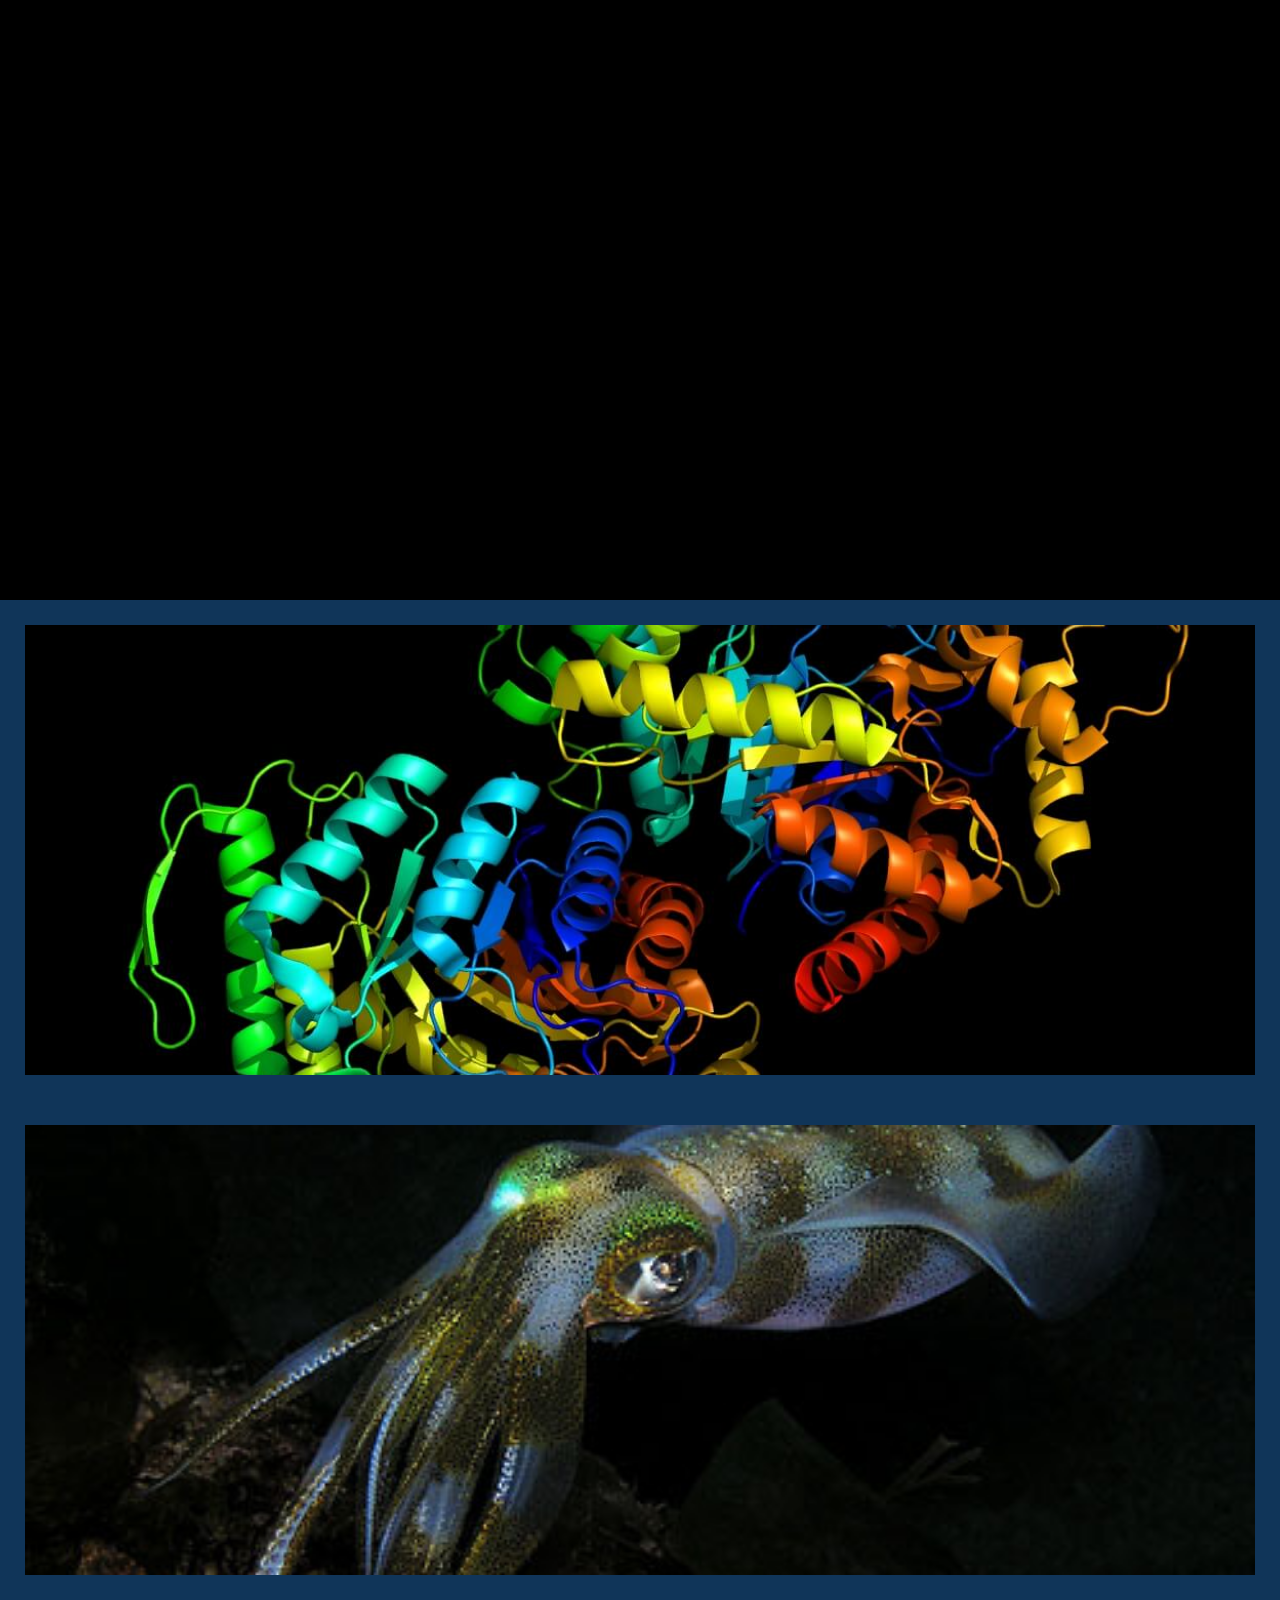
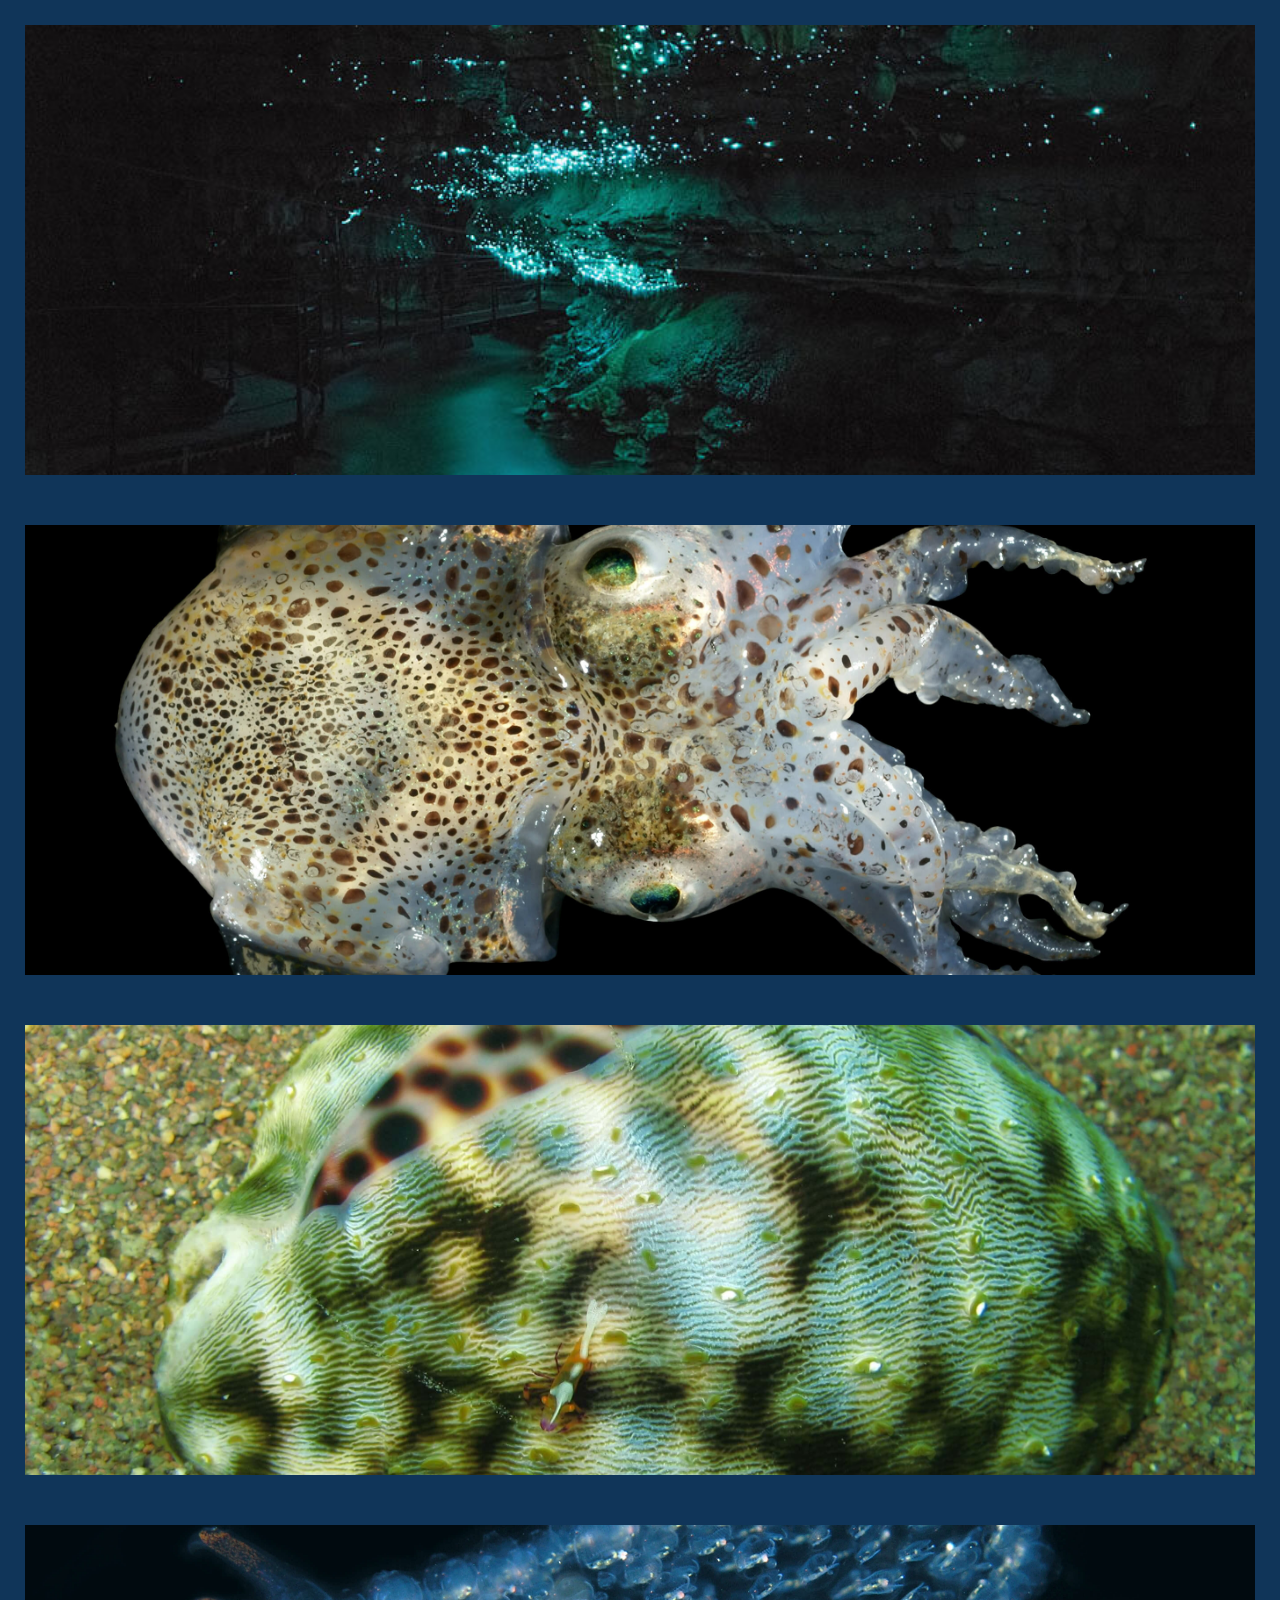
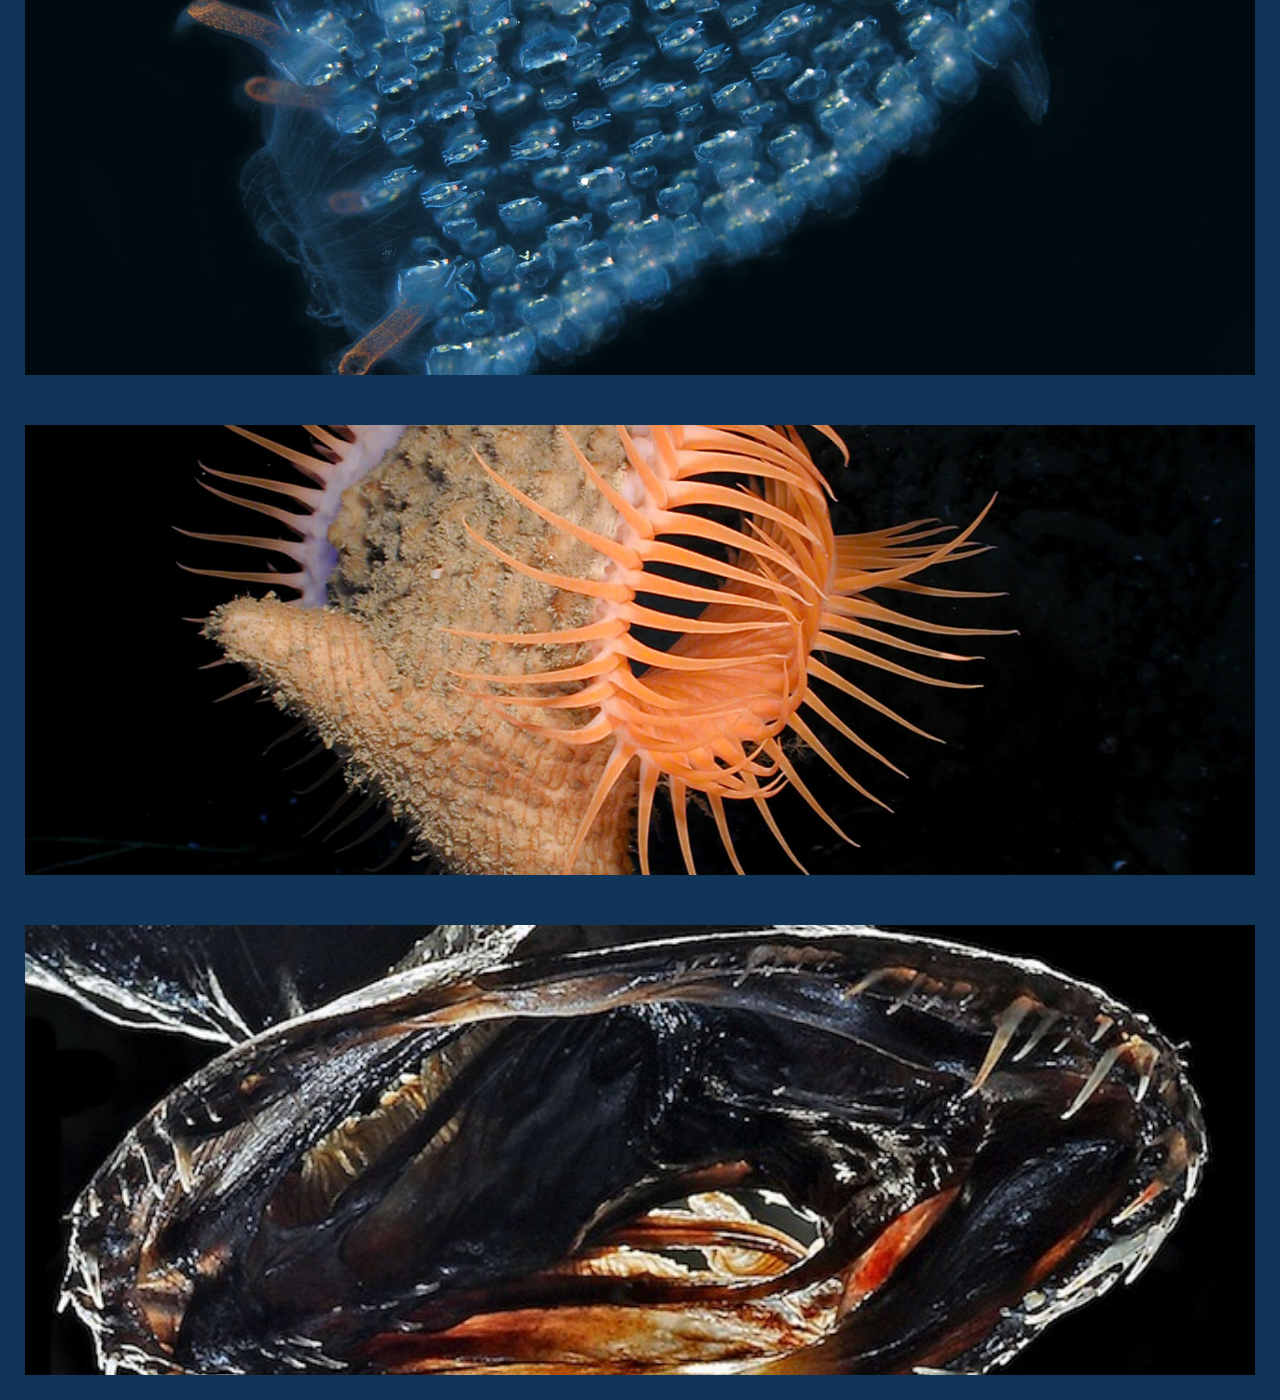
==== commit 032d0e53: "message" ====
--- a/science.html
+++ b/science.html
@@ -11,7 +11,7 @@
 </div>
 
 
-<!-- GOOD GOOD FOR IMAGE CLICKED- IMAGE A -->
+<!-- GOOD GOOD FOR IMAGE CLICKED- IMAGE A works-->
 <div class ="box">
 
 <div class="sciImageLG imageclickA">
@@ -39,7 +39,7 @@
 <!-- ENDING GOOD IMAGE CLICK CODE -->
 
 
-<!-- GOOD GOOD FOR IMAGE CLICKED- IMAGE B -->
+<!-- GOOD GOOD FOR IMAGE CLICKED- IMAGE B works-->
 <div class ="box">
 
 <div class="sciImageLG imageclickB">
@@ -68,7 +68,7 @@
 
 
 
-<!-- GOOD GOOD FOR IMAGE CLICKED- IMAGE C -->
+<!-- GOOD GOOD FOR IMAGE CLICKED- IMAGE C works -->
 <div class ="box">
 
 <div class="sciImageLG imageclickC">
@@ -95,59 +95,77 @@
 </div>
 </div>
 <!-- ENDING GOOD IMAGE CLICK CODE -->
+
+
 <!-- GOOD GOOD FOR IMAGE CLICKED- IMAGE D -->
-<div class ="box">
-
-<div class="sciImageLG imageclickC">
-<img src="images/sciD.jpg" class="large clickedimageD" alt="Arachnocampa luminosa" />
-
-
-<div class="image-with-text">
-  <div class="image-small">
-    <img src="images/sciD.jpg" class="small" alt="Dthrirddeepseasquid" />
+
+<div class ="box">
+
+<div class="sciImageLG imageclickD">
+<img src="images/sciD.jpg" class="large clickedimageD" alt="deepseasquid" />
+
+
+<div class="image-with-text">
+  <div class="image-small">
+    <img src="images/sciD.jpg" class="small" alt="deepseasquid" />
   </div>
   <div class="textD">
-
-    <h1>Defense</h1>
-    <p>
+  <h1>Defense</h1>
+
+  <p>
     The deep sea squid Octopoteuthis deletron may autotomise portions of its arms which are luminous and continue to twitch and flash, thus distracting a predator while the animal flees.
-    </p>
-    <p>
-      Some squid and small crustaceans use bioluminescent chemical mixtures or bacterial slurries in the same way as many squid use ink. A cloud of luminescent material is expelled, distracting or repelling a potential predator, while the animal escapes to safety.
-    </p>
-
-  </div>
-</div>
-</div>
-</div>
+  </p>
+  <p>
+    Some squid and small crustaceans use bioluminescent chemical mixtures or bacterial slurries in the same way as many squid use ink. A cloud of luminescent material is expelled, distracting or repelling a potential predator, while the animal escapes to safety.
+  </p>
+
+
+  </div>
+</div>
+</div>
+</div>
+
+
+
+
+
+
+
+
+
 <!-- ENDING GOOD IMAGE CLICK CODE -->
 
 <!-- GOOD GOOD FOR IMAGE CLICKED- IMAGE E -->
-<div class ="box">
-
-<div class="sciImageLG imageclickA">
-<img src="images/sciE.jpg" class="large clickedimageE" alt="EfourthSeasnail andEmperor shrimp" />
-
-
-<div class="image-with-text">
-  <div class="image-small">
-    <img src="images/sciE.jpg" class="small" alt="EfourthSeasnail andEmperor shrimp" />
+
+
+
+<div class ="box">
+
+<div class="sciImageLG imageclickE">
+<img src="images/sciE.jpg" class="large clickedimageE" alt="EfourthSeasnail and Emperor shrimp" />
+
+
+<div class="image-with-text">
+  <div class="image-small">
+    <img src="images/sciE.jpg" class="small" alt="EfourthSeasnail and Emperor shrimp" />
   </div>
   <div class="textE">
-
   <h1>Warning</h1>
-  <p>
-    The marine snail Hinea brasiliana uses flashes of light, probably to deter predators. The blue-green light is emitted through the translucent shell, which functions as an efficient diffuser of light.
-  </p>
-  <p>
-  Aposematism is a widely used function of bioluminescence, providing a warning that the creature concerned is unpalatable.
-  </p>
-  </div>
-</div>
-</div>
-</div>
-<!-- ENDING GOOD IMAGE CLICK CODE -->
-<!-- GOOD GOOD FOR IMAGE CLICKED- IMAGE F -->
+
+  <p>
+      The marine snail Hinea brasiliana uses flashes of light, probably to deter predators. The blue-green light is emitted through the translucent shell, which functions as an efficient diffuser of light.
+  </p>
+  <p>
+    Aposematism is a widely used function of bioluminescence, providing a warning that the creature concerned is unpalatable.
+  </p>
+
+
+  </div>
+</div>
+</div>
+</div>
+
+
 <div class ="box">
 
 <div class="sciImageLG imageclickF">
@@ -176,13 +194,12 @@
 <div class ="box">
 
 <div class="sciImageLG imageclickG">
-<img src="images/sciG.jpg" class="large clickedimageA
-G" alt="AoneLuciferase_Crystal_Structure" />
-
-
-<div class="image-with-text">
-  <div class="image-small">
-    <img src="images/sciG.jpg" class="small" alt="Pachystomias" />
+<img src="images/sciG.jpg" class="large clickedimageG" alt="Anglerfish" />
+
+
+<div class="image-with-text">
+  <div class="image-small">
+    <img src="images/sciG.jpg" class="small" alt="Anglerfish" />
   </div>
   <div class="textG">
 
@@ -203,12 +220,12 @@
 <div class ="box">
 
 <div class="sciImageLG imageclickH">
-<img src="images/sciH.jpg" class="large clickedimageH" alt="black dragonfish " />
-
-
-<div class="image-with-text">
-  <div class="image-small">
-    <img src="images/sciH.jpg" class="small" alt="black dragonfish " />
+<img src="images/sciH.jpg" class="large clickedimageH" alt="black dragonfish" />
+
+
+<div class="image-with-text">
+  <div class="image-small">
+    <img src="images/sciH.jpg" class="small" alt="black dragonfish" />
   </div>
   <div class="textH">
 
@@ -230,7 +247,7 @@
 
 
 
-</div>
+<!-- </div> -->
 
 
 
--- a/css/style.css
+++ b/css/style.css
@@ -79,4 +79,89 @@
 p {
   background-color: black; }
 
+body {
+  margin: 0px; }
+
+.box {
+  box-sizing: border-box;
+  background-color: black;
+  overflow: hidden; }
+
+.boxtop {
+  box-sizing: border-box;
+  background-color: black;
+  height: 600px;
+  overflow: hidden; }
+
+.hisImageLG {
+  height: 500px;
+  color: black;
+  width: 100%;
+  z-index: 100; }
+
+img.large {
+  box-sizing: border-box;
+  border: 25px solid #103559;
+  height: 100%;
+  width: 100%;
+  object-fit: cover; }
+
+.hisImageLG {
+  position: relative; }
+
+.image-with-text {
+  background-color: black;
+  height: 500px;
+  position: absolute;
+  top: 0;
+  left: 0;
+  z-index: -10; }
+  .image-with-text p {
+    text-align: right;
+    padding-left: 70px;
+    padding-right: 20px;
+    padding-top: 20px; }
+  .image-with-text h1 {
+    text-align: right;
+    padding-left: 70px;
+    padding-right: 20px;
+    padding-top: 20px; }
+
+.image-small {
+  width: 45%;
+  height: 500px;
+  float: left;
+  margin-right: 10px; }
+
+.small {
+  width: 100%;
+  height: 100%;
+  object-fit: cover;
+  float: left; }
+
+.textPast {
+  float: right;
+  width: 45%;
+  margin: 10px; }
+
+.textPresent {
+  float: right;
+  width: 45%;
+  margin: 10px; }
+
+.textFuture {
+  float: right;
+  width: 45%;
+  margin: 10px; }
+
+h1 {
+  color: #ffffff;
+  background-color: black; }
+
+h2 {
+  background-color: black; }
+
+p {
+  background-color: black; }
+
 /*# sourceMappingURL=style.css.map */
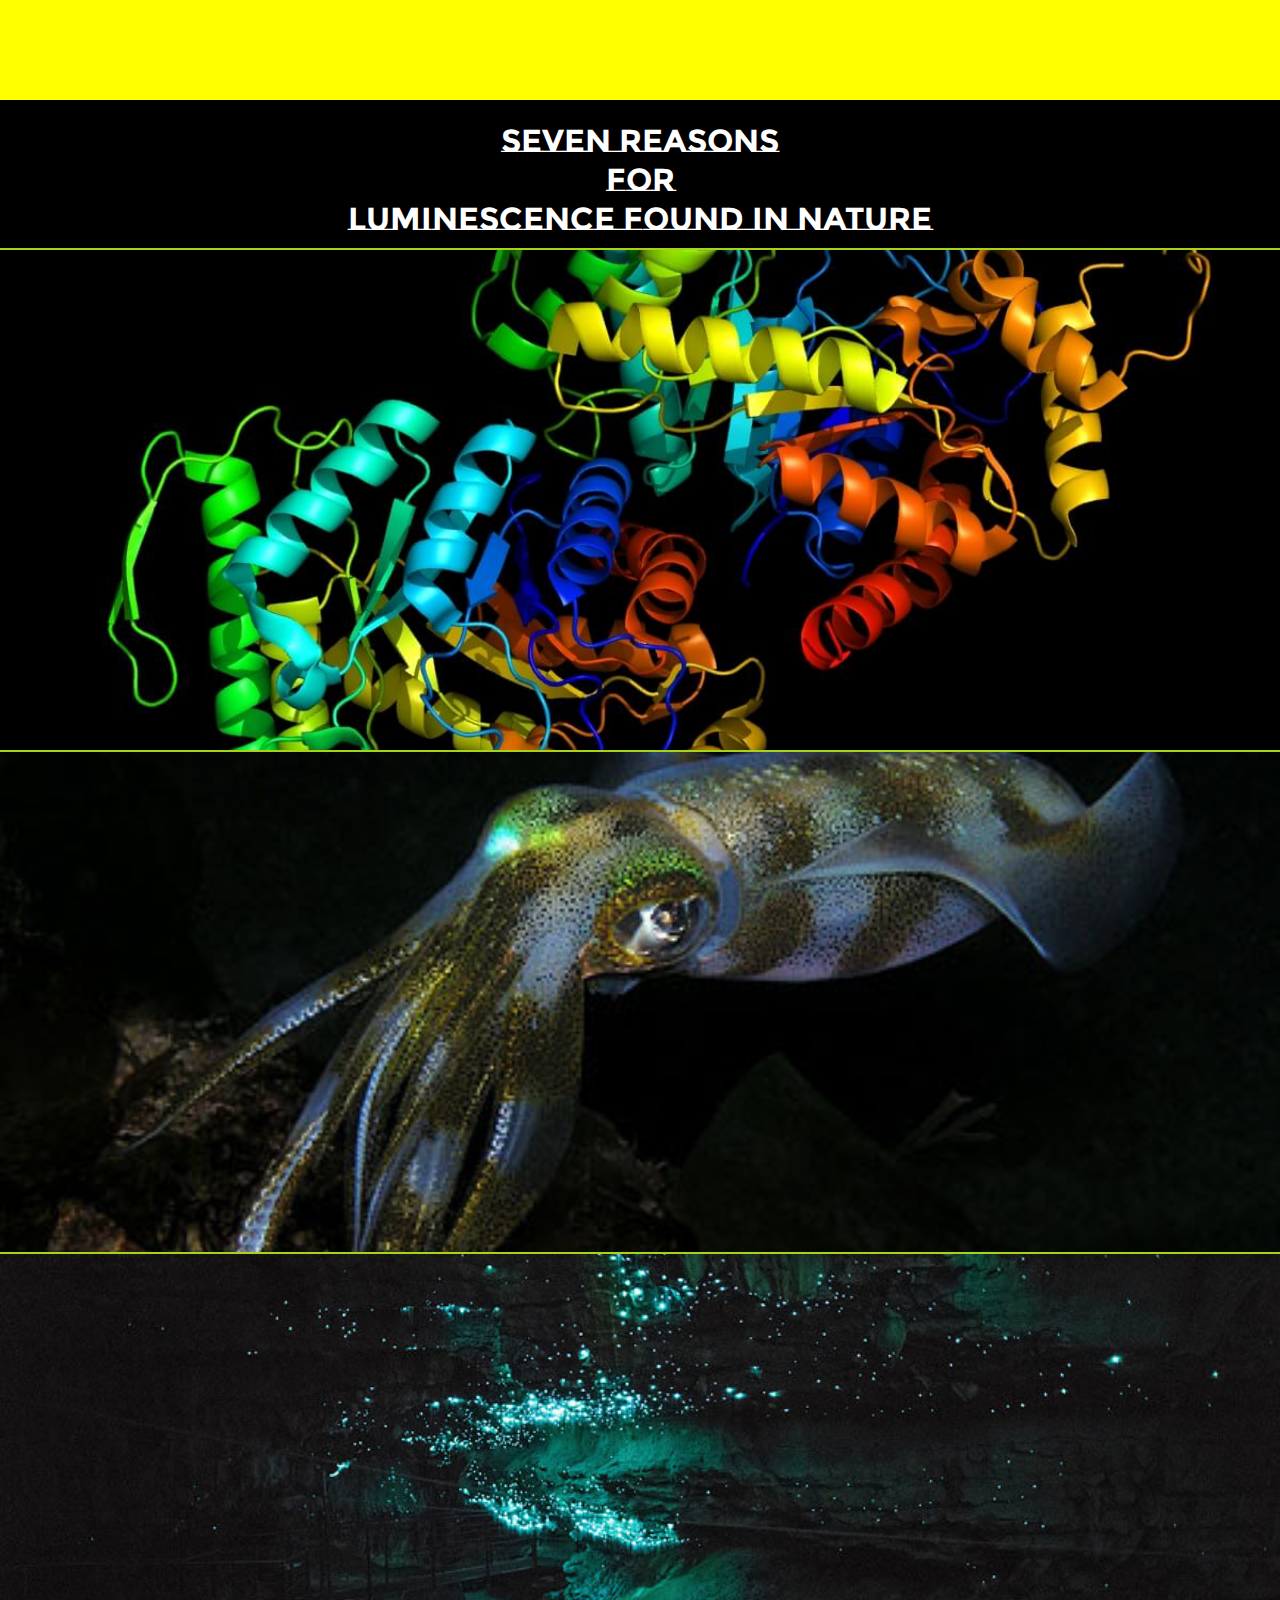
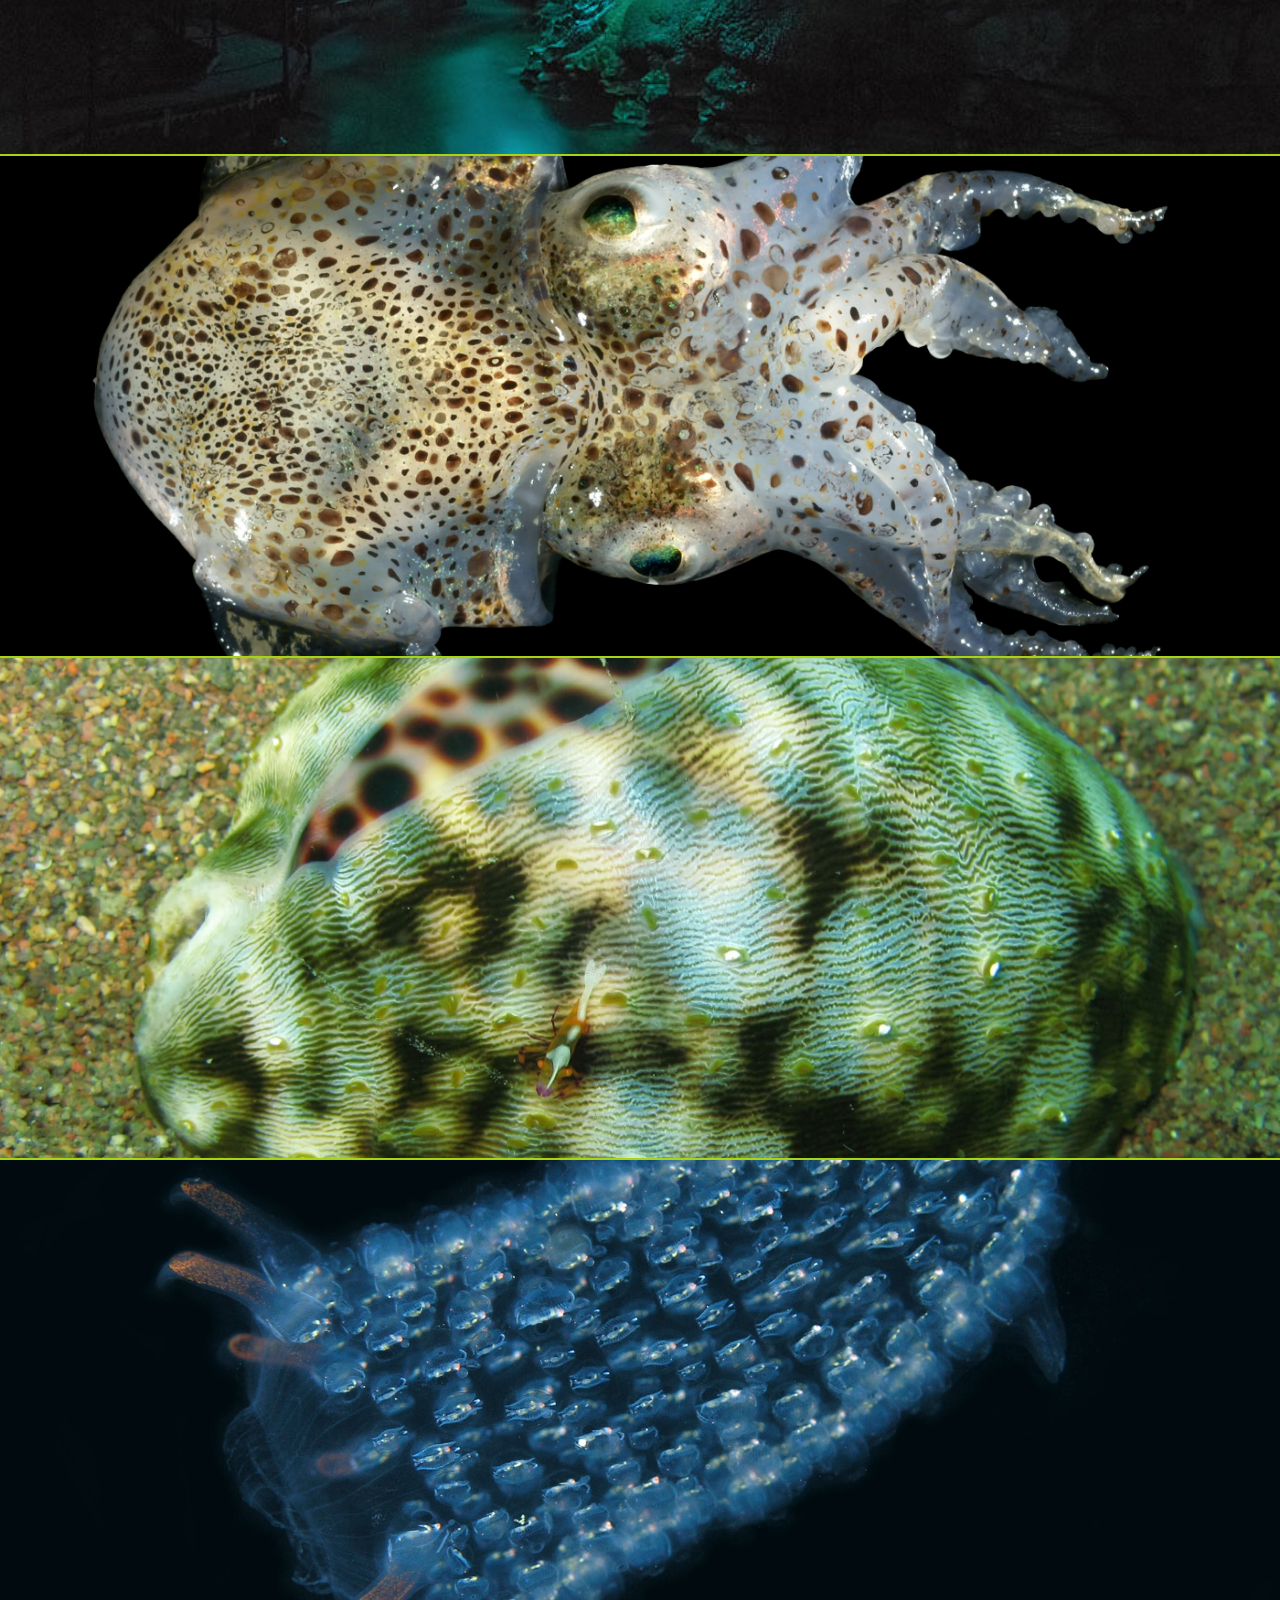
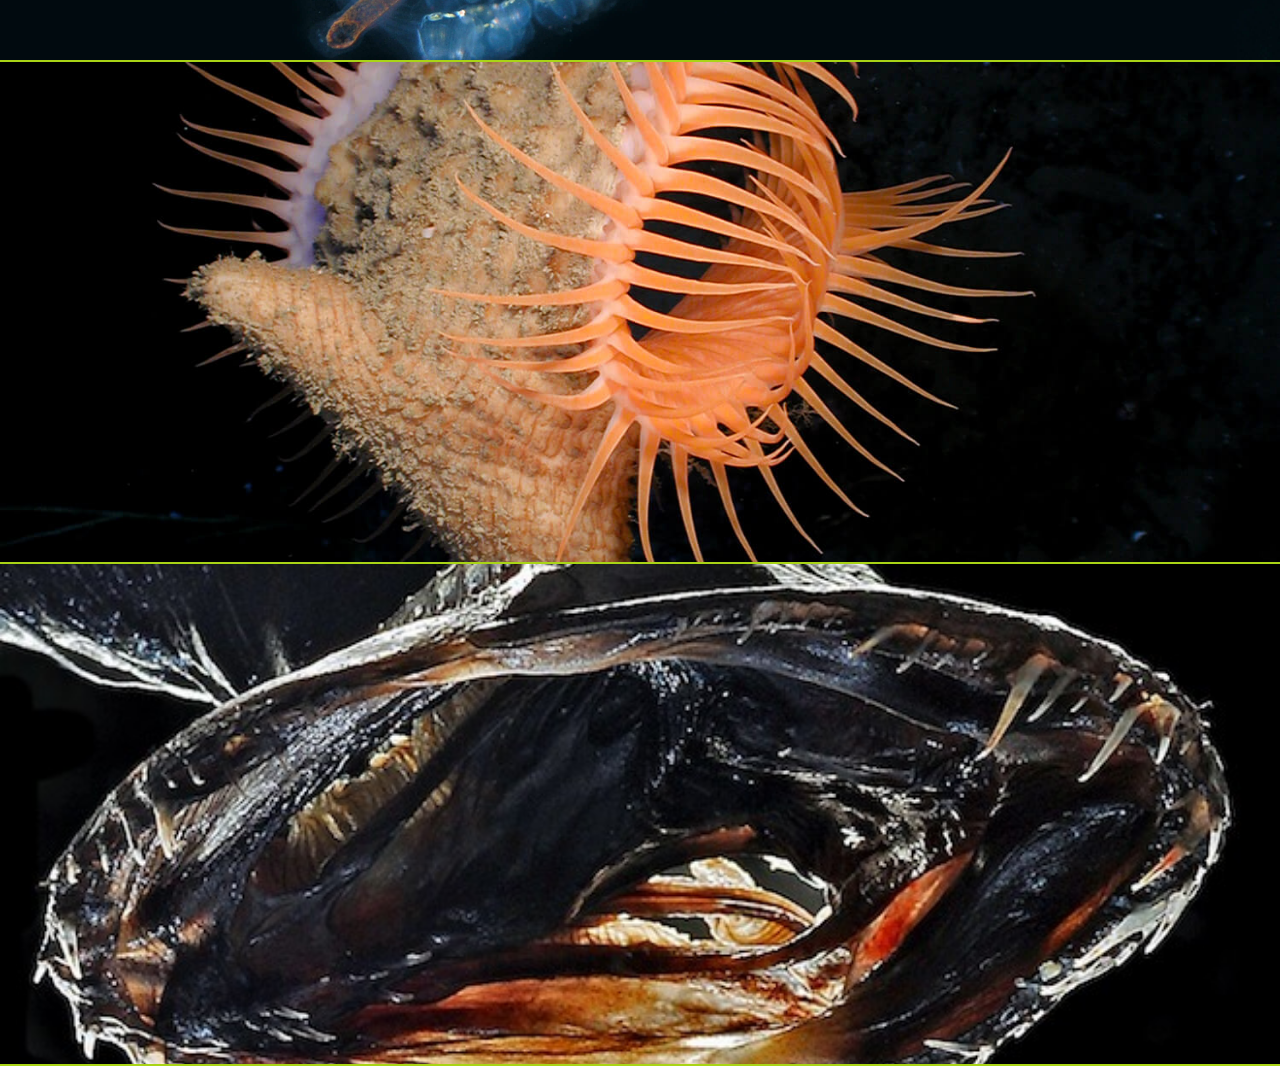
==== commit d661faf2: "message" ====
--- a/science.html
+++ b/science.html
@@ -7,12 +7,19 @@
     <link rel="stylesheet" href="css/style.css">
   </head>
   <body>
-<div class="boxtop">
+    <div class="navBar">
+
+    </div>
+<div class="boxtopScience">
+
+  <div class="titles">
+    <h1>SEVEN  REASONS<br /> FOR<br />LUMINESCENCE  FOUND  IN  NATURE</h1>
+  </div>
 </div>
 
 
 <!-- GOOD GOOD FOR IMAGE CLICKED- IMAGE A works-->
-<div class ="box">
+<div class ="boxGreen">
 
 <div class="sciImageLG imageclickA">
 <img src="images/sciA.jpg" class="large clickedimageA" alt="AoneLuciferase_Crystal_Structure" />
@@ -40,7 +47,7 @@
 
 
 <!-- GOOD GOOD FOR IMAGE CLICKED- IMAGE B works-->
-<div class ="box">
+<div class ="boxGreen">
 
 <div class="sciImageLG imageclickB">
 <img src="images/sciB.jpg" class="large clickedimageB" alt="BoneWatasenia scintillans" />
@@ -69,7 +76,7 @@
 
 
 <!-- GOOD GOOD FOR IMAGE CLICKED- IMAGE C works -->
-<div class ="box">
+<div class ="boxGreen">
 
 <div class="sciImageLG imageclickC">
 <img src="images/sciC.jpg" class="large clickedimageC" alt="Arachnocampa luminosa" />
@@ -99,7 +106,7 @@
 
 <!-- GOOD GOOD FOR IMAGE CLICKED- IMAGE D -->
 
-<div class ="box">
+<div class ="boxGreen">
 
 <div class="sciImageLG imageclickD">
 <img src="images/sciD.jpg" class="large clickedimageD" alt="deepseasquid" />
@@ -139,7 +146,7 @@
 
 
 
-<div class ="box">
+<div class ="boxGreen">
 
 <div class="sciImageLG imageclickE">
 <img src="images/sciE.jpg" class="large clickedimageE" alt="EfourthSeasnail and Emperor shrimp" />
@@ -166,7 +173,7 @@
 </div>
 
 
-<div class ="box">
+<div class ="boxGreen">
 
 <div class="sciImageLG imageclickF">
 <img src="images/sciF.jpg" class="large clickedimageF" alt="Pyrosoma, a colonial tunicate" />
@@ -191,7 +198,7 @@
 </div>
 <!-- ENDING GOOD IMAGE CLICK CODE -->
 <!-- GOOD GOOD FOR IMAGE CLICKED- IMAGE G -->
-<div class ="box">
+<div class ="boxGreen">
 
 <div class="sciImageLG imageclickG">
 <img src="images/sciG.jpg" class="large clickedimageG" alt="Anglerfish" />
@@ -217,7 +224,7 @@
 </div>
 <!-- ENDING GOOD IMAGE CLICK CODE -->
 <!-- GOOD GOOD FOR IMAGE CLICKED- IMAGE H -->
-<div class ="box">
+<div class ="boxGreen">
 
 <div class="sciImageLG imageclickH">
 <img src="images/sciH.jpg" class="large clickedimageH" alt="black dragonfish" />
--- a/css/style.css
+++ b/css/style.css
@@ -9,7 +9,7 @@
   font-family: 'Oswald', sans-serif;
   color: white;
   text-transform: uppercase;
-  font-size: 40 px; }
+  font-size: 36 px; }
 
 p {
   font-family: 'Poppins', sans-serif;
@@ -19,16 +19,26 @@
 body {
   margin: 0px; }
 
-.box {
-  box-sizing: border-box;
-  background-color: black;
+.navBar {
+  box-sizing: border-box;
+  background-color: yellow;
+  height: 100px;
   overflow: hidden; }
 
-.boxtop {
-  box-sizing: border-box;
-  background-color: black;
-  height: 600px;
-  overflow: hidden; }
+.boxGreen {
+  box-sizing: border-box;
+  background-color: black;
+  overflow: hidden;
+  border-bottom: 2px solid #a9d416; }
+
+.boxtopScience {
+  box-sizing: border-box;
+  background-color: black;
+  height: 150px;
+  overflow: hidden;
+  border-bottom: 2px solid #a9d416; }
+  .boxtopScience .titles {
+    text-align: center; }
 
 .sciImageLG {
   height: 500px;
@@ -38,7 +48,6 @@
 
 img.large {
   box-sizing: border-box;
-  border: 25px solid #a9d416;
   height: 100%;
   width: 100%;
   object-fit: cover; }
@@ -82,16 +91,26 @@
 body {
   margin: 0px; }
 
-.box {
-  box-sizing: border-box;
-  background-color: black;
+.navBar {
+  box-sizing: border-box;
+  background-color: yellow;
+  height: 100px;
   overflow: hidden; }
 
-.boxtop {
-  box-sizing: border-box;
-  background-color: black;
-  height: 600px;
-  overflow: hidden; }
+.boxBlue {
+  box-sizing: border-box;
+  background-color: black;
+  overflow: hidden;
+  border-bottom: 2px solid #103559; }
+
+.boxtopHistory {
+  box-sizing: border-box;
+  background-color: black;
+  height: 150px;
+  overflow: hidden;
+  border-bottom: 2px solid #103559; }
+  .boxtopHistory .titles {
+    text-align: center; }
 
 .hisImageLG {
   height: 500px;
@@ -101,7 +120,6 @@
 
 img.large {
   box-sizing: border-box;
-  border: 25px solid #103559;
   height: 100%;
   width: 100%;
   object-fit: cover; }
@@ -126,6 +144,18 @@
     padding-left: 70px;
     padding-right: 20px;
     padding-top: 20px; }
+  .image-with-text .image-with-text-ball {
+    background-color: black;
+    height: 500px;
+    position: absolute;
+    top: 0;
+    left: 0;
+    z-index: -10; }
+    .image-with-text .image-with-text-ball p {
+      text-align: center;
+      padding-left: 10px;
+      padding-right: 10px;
+      padding-top: 10px; }
 
 .image-small {
   width: 45%;
@@ -133,6 +163,13 @@
   float: left;
   margin-right: 10px; }
 
+.image-ball {
+  box-sizing: border-box;
+  height: 500px;
+  width: 100%;
+  object-fit: cover;
+  float: left; }
+
 .small {
   width: 100%;
   height: 100%;
@@ -153,6 +190,17 @@
   float: right;
   width: 45%;
   margin: 10px; }
+
+.textCreative {
+  float: right;
+  width: 45%;
+  margin: 10px; }
+
+.image-creative {
+  width: 80%;
+  height: 500px;
+  float: left;
+  margin-right: 10px; }
 
 h1 {
   color: #ffffff;
